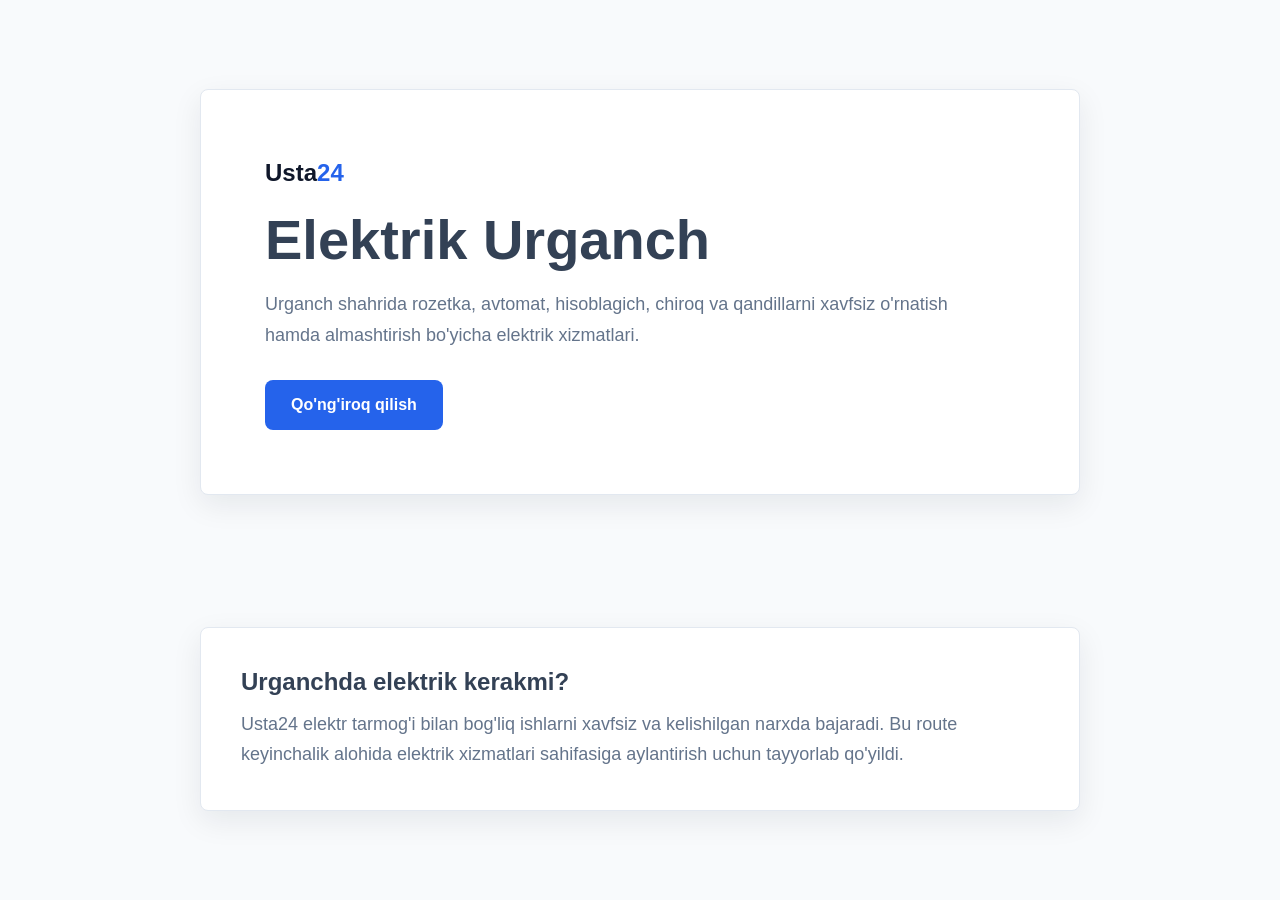
==== elektrik-urganch/index.html @ d55cb0ab "ceo" ====
<!DOCTYPE html>
<html lang="uz">

<head>
    <meta charset="UTF-8">
    <meta name="viewport" content="width=device-width, initial-scale=1.0">
    <title>Elektrik Urganch - Usta24 | 24/7 tezkor chaqiruv</title>
    <meta name="description"
        content="Elektrik Urganch xizmati: rozetka, avtomat, hisoblagich, chiroq va qandil o'rnatish. Usta24 24/7 tezkor chaqiruv bilan xizmat ko'rsatadi.">
    <link rel="canonical" href="https://usta24uz.netlify.app/elektrik-urganch/">
    <link rel="icon" type="image/svg+xml" href="../images/favicon.svg">
    <link rel="stylesheet" href="../style.css">
</head>

<body class="route-page">
    <main class="route-main">
        <section class="route-hero">
            <a href="../" class="logo">Usta<span>24</span></a>
            <h1>Elektrik Urganch</h1>
            <p>Urganch shahrida rozetka, avtomat, hisoblagich, chiroq va qandillarni xavfsiz o'rnatish hamda
                almashtirish bo'yicha elektrik xizmatlari.</p>
            <div class="route-actions">
                <a href="tel:+998917254111" class="btn btn-primary">Qo'ng'iroq qilish</a>
                <a href="../#services" class="btn btn-outline">Xizmatlarni ko'rish</a>
            </div>
        </section>
        <section class="route-content">
            <h2>Urganchda elektrik kerakmi?</h2>
            <p>Usta24 elektr tarmog'i bilan bog'liq ishlarni xavfsiz va kelishilgan narxda bajaradi. Bu route keyinchalik
                alohida elektrik xizmatlari sahifasiga aylantirish uchun tayyorlab qo'yildi.</p>
        </section>
    </main>
</body>

</html>
---- style.css ----
:root {
    --white: #ffffff;
    --accent: #f59e0b;
    --primary: #2563eb;
    --bg-main: #ffffff;
    --bg-light: #f8fafc;
    --secondary: #0f172a;
    --text-main: #334155;
    --text-light: #64748b;
    --primary-dark: #1d4ed8;
    --transition: all 0.3s ease;
    --glass-bg: rgba(255, 255, 255, 0.9);
}

* {
    margin: 0;
    padding: 0;
    box-sizing: border-box;
}

body {
    line-height: 1.6;
    overflow-x: hidden;
    color: var(--text-main);
    font-family: 'Inter', sans-serif;
    background-color: var(--bg-main);
}

html {
    scroll-behavior: smooth;
}

img {
    max-width: 100%;
    height: auto;
}

a:focus-visible,
button:focus-visible {
    outline: 3px solid rgba(37, 99, 235, 0.35);
    outline-offset: 4px;
}

.container {
    margin: 0 auto;
    padding: 0 20px;
    max-width: 1200px;
}

/* Typography */
h1,
h2,
h3,
h4 {
    line-height: 1.2;
    color: var(--secondary);
}

.highlight {
    color: var(--primary);
}

.section-title-uppercase {
    text-transform: uppercase;
}

/* Header & Navigation */
.header {
    top: 0;
    left: 0;
    width: 100%;
    z-index: 1000;
    position: fixed;
    background: var(--glass-bg);
    backdrop-filter: blur(10px);
    transition: var(--transition);
    box-shadow: 0 4px 6px -1px rgba(0, 0, 0, 0.05);
}

.navbar {
    height: 80px;
    display: flex;
    align-items: center;
    justify-content: space-between;
}

.logo {
    font-size: 24px;
    font-weight: 700;
    text-decoration: none;
    color: var(--secondary);
}

.logo span {
    color: var(--primary);
}

.nav-links {
    gap: 30px;
    display: flex;
    list-style: none;
}

.nav-links a {
    font-weight: 500;
    position: relative;
    text-decoration: none;
    color: var(--text-main);
    transition: var(--transition);
}

.nav-links a::after {
    content: '';
    position: absolute;
    bottom: -5px;
    left: 0;
    width: 0;
    height: 2px;
    background: var(--primary);
    transition: var(--transition);
}

.nav-links a:hover,
.nav-links a.active {
    color: var(--primary);
}

.nav-links a:hover::after,
.nav-links a.active::after {
    width: 100%;
}

.nav-cta {
    display: flex;
    align-items: center;
    gap: 20px;
}

/* Hamburger - hidden on desktop */
.hamburger {
    display: none;
    flex-direction: column;
    gap: 5px;
    cursor: pointer;
    padding: 4px;
}

.hamburger span {
    display: block;
    width: 24px;
    height: 2px;
    background: var(--secondary);
    border-radius: 4px;
    transition: var(--transition);
}

.phone-link {
    font-weight: 700;
    color: var(--secondary);
    text-decoration: none;
}


/* Buttons */
.btn {
    display: inline-block;
    padding: 10px 24px;
    border-radius: 8px;
    font-weight: 600;
    text-decoration: none;
    transition: var(--transition);
    cursor: pointer;
    border: 2px solid transparent;
}

.btn-primary {
    background: var(--primary);
    color: var(--white);
}

.btn-primary:hover {
    background: var(--primary-dark);
    transform: translateY(-2px);
    box-shadow: 0 4px 12px rgba(37, 99, 235, 0.3);
}

.btn-outline {
    background: transparent;
    color: var(--white);
    border-color: var(--white);
}

.btn-outline:hover {
    background: var(--white);
    color: var(--secondary);
}

.btn-large {
    padding: 14px 32px;
    font-size: 16px;
}

.btn-uppercase {
    text-transform: uppercase;
}

/* Hero Section */
.hero {
    padding: 180px 0 100px;
    background: url('images/cover.webp') center/cover no-repeat;
    position: relative;
    overflow: hidden;
    color: var(--white);
}

.hero::before {
    content: '';
    position: absolute;
    top: 0;
    left: 0;
    width: 100%;
    height: 100%;
    background-color: rgba(15, 23, 42, 0.4);
}

.hero-container {
    display: flex;
    align-items: center;
    justify-content: space-between;
    gap: 40px;
}

.hero-content {
    flex: 1;
    max-width: 650px;
    position: relative;
    z-index: 1;
}

.hero-image {
    flex: 1;
    display: flex;
    justify-content: center;
    position: relative;
    z-index: 1;
}

.hero-image img {
    max-width: 100%;
    height: auto;
    max-height: 550px;
    filter: drop-shadow(0 20px 30px rgba(0, 0, 0, 0.5));
}

.hero h1 {
    font-size: 54px;
    color: var(--white);
    margin-bottom: 24px;
}

.hero h1 .highlight {
    color: var(--accent);
}

.hero p {
    font-size: 20px;
    color: #cbd5e1;
    margin-bottom: 40px;
    max-width: 600px;
}

.hero-benefits {
    list-style: none;
    margin-bottom: 30px;
}

.hero-benefits li {
    font-size: 18px;
    margin-bottom: 12px;
    color: var(--white);
    display: flex;
    align-items: center;
    gap: 10px;
    font-weight: 500;
}

.hero-offer {
    font-size: 20px;
    color: var(--white);
    margin-bottom: 40px;
    line-height: 1.5;
    max-width: 600px;
}

.highlight-yellow {
    color: #fbbf24;
    font-weight: 700;
}

.hero-buttons {
    display: flex;
    gap: 20px;
    margin-bottom: 60px;
}

.hero-stats {
    display: flex;
    gap: 40px;
    border-top: 1px solid rgba(255, 255, 255, 0.1);
    padding-top: 40px;
}

.stat-item {
    display: flex;
    flex-direction: column;
}

.stat-number {
    font-size: 36px;
    font-weight: 700;
    color: var(--accent);
}

.stat-text {
    font-size: 14px;
    color: #cbd5e1;
    text-transform: uppercase;
    letter-spacing: 1px;
}

/* Services */
.services {
    padding: 100px 0;
    background: var(--bg-light);
}

.section-header {
    text-align: center;
    margin-bottom: 60px;
}

.section-header h2 {
    font-size: 36px;
    margin-bottom: 16px;
}

.section-header p {
    font-size: 18px;
    color: var(--text-light);
}

.services-grid {
    display: grid;
    grid-template-columns: repeat(3, 1fr);
    gap: 24px;
    align-items: stretch;
}

.service-card {
    background: var(--white);
    border-radius: 4px;
    box-shadow: 0 2px 10px rgba(0, 0, 0, 0.04);
    border: 1px solid #f1f5f9;
    overflow: hidden;
    transition: var(--transition);
    display: flex;
    flex-direction: column;
}

.service-card:hover {
    transform: translateY(-6px);
    box-shadow: 0 12px 30px rgba(0, 0, 0, 0.12);
}

.service-card-body {
    padding: 24px 20px;
    display: flex;
    flex-direction: column;
    align-items: center;
    text-align: center;
    flex: 1;
}

.service-card-body h3 {
    font-size: 17px;
    font-weight: 700;
    color: #0f172a;
    margin-bottom: 12px;
    line-height: 1.4;
    text-transform: uppercase;
}

.service-desc {
    color: var(--text-light);
    font-size: 14px;
    line-height: 1.55;
    margin-bottom: 18px;
    min-height: 44px;
}

.service-price {
    font-size: 16px;
    color: #2563eb;
    /* Blue text */
    margin-bottom: 24px;
}

.service-price span {
    color: var(--primary);
    font-weight: 700;
    font-size: 18px;
}

.service-btn {
    margin-top: auto;
    display: inline-block;
    background-color: #1d4ed8;
    color: #fff;
    text-align: center;
    padding: 10px 24px;
    border-radius: 4px;
    font-size: 14px;
    font-weight: 600;
    text-decoration: none;
    transition: background-color 0.3s;
}

.service-btn:hover {
    background-color: #1e40af;
}

/* Tabs */
.services-tabs {
    display: flex;
    gap: 12px;
    justify-content: center;
    margin-bottom: 40px;
}

.tab-btn {
    padding: 12px 32px;
    border: 2px solid var(--primary);
    border-radius: 50px;
    background: transparent;
    color: var(--primary);
    font-size: 16px;
    font-weight: 600;
    cursor: pointer;
    transition: var(--transition);
    font-family: 'Inter', sans-serif;
}

.tab-btn.active,
.tab-btn:hover {
    background: var(--primary);
    color: var(--white);
}

.tab-content {
    display: none;
}

.tab-content.active {
    display: block;
}

/* Service Badge */
.service-badge {
    display: inline-block;
    padding: 4px 14px;
    background: rgba(37, 99, 235, 0.1);
    color: var(--primary);
    border-radius: 50px;
    font-size: 13px;
    font-weight: 600;
    margin-bottom: 12px;
}

.badge-electric {
    background: rgba(245, 158, 11, 0.12);
    color: #b45309;
}

.service-img {
    width: 100%;
    height: 220px;
    object-fit: cover;
    border-radius: 0;
    display: block;
}

.tg-link {
    color: var(--primary);
    font-weight: 600;
    text-decoration: none;
    margin-right: 15px;
}

.tg-link:hover {
    text-decoration: underline;
}

.service-card h3 {
    font-size: 24px;
    margin-bottom: 16px;
}

.service-card p {
    color: var(--text-light);
    margin-bottom: 24px;
}

.service-list {
    list-style: none;
}

.service-list li {
    position: relative;
    padding-left: 24px;
    margin-bottom: 12px;
    color: var(--text-main);
    font-weight: 500;
}

.service-list li::before {
    content: '✓';
    position: absolute;
    left: 0;
    color: var(--primary);
    font-weight: bold;
}

/* About Company */
.about-company {
    padding: 100px 0;
    background: linear-gradient(135deg, #f1f5f9, #cbd5e1);
}

.about-company .section-header h2 {
    color: #0f172a;
    font-size: 32px;
    font-weight: 800;
}

.about-grid {
    display: grid;
    grid-template-columns: repeat(3, 1fr);
    gap: 24px;
    margin-top: 60px;
}

.about-card {
    background: var(--white);
    border-radius: 16px;
    padding: 24px;
    box-shadow: 0 10px 30px rgba(0, 0, 0, 0.08);
    display: flex;
    align-items: center;
    justify-content: space-between;
    transition: var(--transition);
}

.about-card:hover {
    transform: translateY(-5px);
    box-shadow: 0 15px 35px rgba(0, 0, 0, 0.12);
}

.about-card-left {
    display: flex;
    align-items: center;
    gap: 20px;
    flex: 1;
}

.about-number {
    width: 55px;
    height: 55px;
    min-width: 55px;
    border-radius: 50%;
    background-color: #3b82f6;
    /* Lighter blue as in screenshot */
    color: white;
    display: flex;
    align-items: center;
    justify-content: center;
    font-size: 22px;
    font-weight: 700;
    box-shadow: 0 8px 20px rgba(59, 130, 246, 0.5);
    /* Blue glow */
}

.about-text h3 {
    font-size: 22px;
    font-weight: 800;
    color: #0f172a;
    margin-bottom: 4px;
}

.about-text p {
    font-size: 14px;
    color: #475569;
    line-height: 1.5;
    margin: 0;
}

.about-card-right i {
    font-size: 50px;
    color: #1e293b;
    opacity: 0.85;
    margin-left: 15px;
}

/* Features */
.features {
    padding: 100px 0;
}

.features-wrapper {
    display: flex;
    align-items: center;
    gap: 60px;
}

.features-content {
    flex: 1;
}

.features-content h2 {
    font-size: 36px;
    margin-bottom: 16px;
}

.features-content>p {
    font-size: 18px;
    color: var(--text-light);
    margin-bottom: 40px;
}

.features-list {
    list-style: none;
}

.features-list li {
    display: flex;
    gap: 20px;
    margin-bottom: 20px;
    background: var(--white);
    padding: 24px;
    border-radius: 12px;
    box-shadow: 0 4px 10px rgba(0, 0, 0, 0.03);
    align-items: center;
    border: 1px solid rgba(0, 0, 0, 0.05);
}

.feature-icon {
    font-size: 28px;
    min-width: 60px;
    height: 60px;
    display: flex;
    align-items: center;
    justify-content: center;
    border-radius: 12px;
}

.feature-icon.icon-blue {
    background: #e2e8f0;
    color: #1e293b;
}

.feature-icon.icon-cyan {
    background: #dbeafe;
    color: #1e40af;
}

.feature-icon.icon-orange {
    background: #fef3c7;
    color: #92400e;
}

.features-list h4 {
    font-size: 20px;
    margin-bottom: 8px;
}

.features-list p {
    color: var(--text-light);
}

.features-image {
    flex: 1;
}

.features-photo {
    width: 100%;
    height: 500px;
    object-fit: cover;
    border-radius: 20px;
    box-shadow: 0 20px 40px rgba(0, 0, 0, 0.1);
}

.image-placeholder {
    width: 100%;
    height: 500px;
    background: linear-gradient(135deg, #e2e8f0 0%, #cbd5e1 100%);
    border-radius: 20px;
    position: relative;
    overflow: hidden;
}

.image-placeholder::after {
    content: 'Plumber/Electrician Image';
    position: absolute;
    top: 50%;
    left: 50%;
    transform: translate(-50%, -50%);
    color: #94a3b8;
    font-weight: 600;
}

/* CTA Section */
.cta-section {
    padding: 80px 0;
    background: var(--primary);
    color: var(--white);
    text-align: center;
}

.cta-container {
    display: flex;
    flex-direction: column;
    align-items: center;
}

.cta-text h2 {
    color: var(--white);
    font-size: 40px;
    margin-bottom: 16px;
}

.cta-text p {
    font-size: 20px;
    opacity: 0.9;
    margin-bottom: 40px;
}

.btn-glow {
    background: var(--accent);
    color: var(--secondary);
    box-shadow: 0 0 20px rgba(245, 158, 11, 0.4);
    animation: pulse 2s infinite;
}

.btn-glow:hover {
    background: #d97706;
    color: var(--white);
    transform: scale(1.05);
}

.cta-telegram-link {
    display: inline-block;
    margin-top: 15px;
}

@keyframes pulse {
    0% {
        box-shadow: 0 0 0 0 rgba(245, 158, 11, 0.7);
    }

    70% {
        box-shadow: 0 0 0 15px rgba(245, 158, 11, 0);
    }

    100% {
        box-shadow: 0 0 0 0 rgba(245, 158, 11, 0);
    }
}

.cta-subtext {
    margin-top: 16px;
    opacity: 0.8;
}

/* Footer */
.footer {
    background: var(--secondary);
    color: #94a3b8;
    padding: 80px 0 24px;
}

.footer-container {
    display: grid;
    grid-template-columns: 2fr 1fr 1fr;
    gap: 40px;
    margin-bottom: 60px;
}

.footer-col .logo {
    color: var(--white);
    margin-bottom: 20px;
    display: inline-block;
}

.footer-col h3 {
    color: var(--white);
    font-size: 18px;
    margin-bottom: 24px;
}

.footer-col ul {
    list-style: none;
}

.footer-col ul li {
    margin-bottom: 12px;
}

.footer-col a {
    color: #94a3b8;
    text-decoration: none;
    transition: var(--transition);
}

.footer-col a:hover {
    color: var(--white);
    padding-left: 5px;
}

.footer-bottom {
    border-top: 1px solid rgba(255, 255, 255, 0.1);
    padding-top: 24px;
    text-align: center;
    font-size: 14px;
}

/* Responsive Design */
@media (max-width: 1024px) {
    .hero-container {
        flex-direction: column;
        text-align: center;
    }

    .hero-content {
        max-width: 100%;
    }

    .hero-image img {
        max-height: 420px;
        margin-top: 40px;
    }

    .features-wrapper {
        flex-direction: column;
    }

    .hero h1 {
        font-size: 42px;
    }
}




@media (max-width: 768px) {
    .hamburger {
        display: flex;
    }

    .header {
        padding: 0 10px;
    }

    .navbar {
        height: 70px;
    }

    .hero {
        padding: 120px 0 60px;
    }

    .hero h1 {
        font-size: 32px;
    }

    .hero p {
        font-size: 16px;
        margin-bottom: 30px;
    }

    .hero-buttons {
        flex-direction: column;
        gap: 15px;
    }

    .btn-large {
        width: 100%;
        text-align: center;
        padding: 12px 20px;
    }

    .hero-stats {
        flex-direction: column;
        gap: 20px;
        align-items: center;
        text-align: center;
    }

    .services-grid,
    .about-grid {
        grid-template-columns: 1fr;
    }

    .features-photo {
        height: 300px;
    }

    .cta-text h2 {
        font-size: 28px;
    }

    .cta-text p {
        font-size: 16px;
    }

    .footer-container {
        grid-template-columns: 1fr;
        gap: 30px;
        text-align: center;
    }

    .cta-action .btn {
        width: 100%;
        max-width: 300px;
        display: block;
        margin: 10px auto;
    }
}

@media (max-width: 480px) {
    .logo {
        font-size: 20px;
    }

    .btn {
        padding: 8px 16px;
    }

    .section-header h2 {
        font-size: 28px;
    }

    .features-content h2 {
        font-size: 28px;
    }
}

/* Language Switcher */
.lang-switcher {
    display: flex;
    gap: 8px;
    background: rgba(0, 0, 0, 0.05);
    padding: 4px;
    border-radius: 20px;
    border: 1px solid rgba(0, 0, 0, 0.1);
}

.lang-btn {
    background: transparent;
    border: none;
    padding: 6px 16px;
    border-radius: 16px;
    font-size: 14px;
    font-weight: 600;
    cursor: pointer;
    color: var(--text-main);
    transition: var(--transition);
}

.lang-btn.active {
    background: var(--primary);
    color: var(--white);
}

/* Testimonials */
.testimonials {
    padding: 100px 0;
    background: var(--bg-light);
}

.testimonials-swiper {
    padding-bottom: 50px !important;
}

.swiper-slide {
    height: auto;
}

.testimonial-card {
    background: var(--white);
    border-radius: 12px;
    padding: 32px;
    box-shadow: 0 4px 15px rgba(0, 0, 0, 0.05);
    border: 1px solid #e2e8f0;
    position: relative;
    display: flex;
    flex-direction: column;
    transition: var(--transition);
    height: 100%;
}

.testimonial-card:hover {
    transform: translateY(-5px);
    box-shadow: 0 10px 30px rgba(0, 0, 0, 0.1);
}

.testimonial-header {
    display: flex;
    align-items: center;
    gap: 16px;
    margin-bottom: 24px;
}

.testimonial-avatar {
    width: 70px;
    height: 70px;
    border-radius: 50%;
    object-fit: cover;
}

.local-seo {
    padding: 96px 0;
    background: var(--white);
}

.local-seo .section-header {
    margin-bottom: 32px;
}

.local-seo-content {
    max-width: 880px;
    margin: 0 auto;
    display: grid;
    gap: 18px;
    color: var(--text-main);
    font-size: 17px;
    line-height: 1.75;
}

.route-page {
    background: var(--bg-light);
}

.route-main {
    min-height: 100vh;
    display: grid;
    place-items: center;
    padding: 32px 16px;
}

.route-hero,
.route-content {
    width: min(100%, 880px);
    background: var(--white);
    border: 1px solid #e2e8f0;
    border-radius: 8px;
    box-shadow: 0 10px 30px rgba(15, 23, 42, 0.08);
}

.route-hero {
    padding: clamp(32px, 6vw, 64px);
    display: grid;
    gap: 18px;
}

.route-hero h1 {
    font-size: clamp(34px, 6vw, 56px);
    line-height: 1.08;
    color: var(--text-main);
}

.route-hero p,
.route-content p {
    max-width: 720px;
    color: var(--text-light);
    font-size: 18px;
    line-height: 1.7;
}

.route-actions {
    display: flex;
    flex-wrap: wrap;
    gap: 12px;
    margin-top: 12px;
}

.route-content {
    padding: clamp(24px, 4vw, 40px);
    margin-top: 18px;
}

.route-content h2 {
    margin-bottom: 12px;
    color: var(--text-main);
}

.testimonial-info {
    display: flex;
    flex-direction: column;
    align-items: flex-start;
}

.testimonial-badge {
    display: inline-block;
    background: #e0f2fe;
    color: #0369a1;
    font-size: 10px;
    font-weight: 700;
    padding: 4px 8px;
    border-radius: 4px;
    margin-bottom: 6px;
    text-transform: uppercase;
}

.testimonial-name {
    font-size: 18px;
    font-weight: 700;
    color: #0f172a;
    margin-bottom: 2px;
}

.testimonial-location {
    font-size: 13px;
    color: #64748b;
    margin-bottom: 4px;
    line-height: 1.2;
}

.testimonial-stars {
    color: #f59e0b;
    font-size: 12px;
    display: flex;
    gap: 2px;
}

.testimonial-quote-icon {
    position: absolute;
    right: 24px;
    top: 50px;
    font-size: 60px;
    color: #bae6fd;
    opacity: 0.6;
    line-height: 1;
}

.testimonial-title {
    font-size: 18px;
    font-weight: 700;
    color: #0f172a;
    margin-bottom: 12px;
    line-height: 1.4;
    position: relative;
    z-index: 2;
}

.testimonial-text {
    font-size: 15px;
    color: #475569;
    line-height: 1.6;
    position: relative;
    z-index: 2;
}

.swiper-pagination-bullet {
    width: 10px;
    height: 10px;
    background-color: #cbd5e1;
    opacity: 1;
}

.swiper-pagination-bullet-active {
    background-color: var(--primary);
    width: 24px;
    border-radius: 5px;
}


.mobile-menu-panel {
    display: contents;
}

.nav-link-icon {
    display: none;
}

.hamburger,
.mobile-close {
    border: 0;
    background: transparent;
    font-family: inherit;
}

.hamburger:focus-visible,
.mobile-close:focus-visible,
.nav-links a:focus-visible,
.mobile-contact-link:focus-visible {
    outline: 3px solid rgba(37, 99, 235, 0.35);
    outline-offset: 4px;
}

@media (prefers-reduced-motion: reduce) {
    *,
    *::before,
    *::after {
        scroll-behavior: auto !important;
        transition-duration: 0.01ms !important;
        animation-duration: 0.01ms !important;
        animation-iteration-count: 1 !important;
    }
}


.mobile-only {
    display: none;
}

@media (max-width: 1100px) {

    /* Hide desktop elements */
    .desktop-only {
        display: none !important;
    }

    /* Show mobile-only elements */
    .mobile-only {
        display: flex !important;
    }

    /* Show hamburger */
    .hamburger {
        display: flex;
    }

    .nav-links-container {
        display: none;
        position: fixed;
        top: 0;
        left: 0;
        width: 100vw;
        height: 100dvh;
        background: #ffffff;
        padding: 0;
        z-index: 9999;
        overflow-y: auto;
    }

    .nav-links-container.open {
        display: flex;
        align-items: stretch;
        justify-content: center;
    }

    .mobile-menu-panel {
        width: 100%;
        min-height: 100dvh;
        display: flex;
        flex-direction: column;
        background: #ffffff;
        padding: clamp(22px, 4vw, 44px);
        overflow-y: auto;
    }

    .mobile-menu-header {
        display: flex;
        justify-content: space-between;
        align-items: center;
        width: min(100%, 640px);
        margin-left: auto;
        margin-right: auto;
        margin-bottom: 22px;
    }

    .mobile-menu-header .logo {
        font-size: 30px;
        line-height: 1;
        letter-spacing: 0;
    }

    .mobile-close {
        width: 40px;
        height: 40px;
        display: inline-flex;
        align-items: center;
        justify-content: center;
        border-radius: 12px;
        font-size: 27px;
        line-height: 1;
        color: #0f172a;
        cursor: pointer;
        transition: var(--transition);
    }

    .mobile-close:hover {
        background: #f1f5f9;
        color: var(--primary);
    }

    .nav-links {
        display: flex;
        flex-direction: column;
        gap: 0;
        list-style: none;
        flex: 0 0 auto;
        position: static;
        top: auto;
        left: auto;
        right: auto;
        transform: none;
        opacity: 1;
        pointer-events: auto;
        width: min(100%, 640px);
        padding: 0;
        margin-left: auto;
        margin-right: auto;
        background: transparent;
        box-shadow: none;
        text-align: left;
    }

    .nav-links li {
        width: 100%;
        margin: 0;
        border-bottom: 1px solid #e5e7eb;
    }

    .nav-links li a {
        min-height: 58px;
        display: flex;
        align-items: center;
        gap: 16px;
        padding: 12px 16px;
        border-radius: 16px;
        font-size: 18px;
        font-weight: 650;
        line-height: 1.2;
        color: #0f172a;
        text-decoration: none;
        transition: var(--transition);
    }

    .nav-links li a::after {
        display: none;
    }

    .nav-links li:first-child {
        margin-bottom: 6px;
    }

    .nav-links li a.active {
        background: #f0f5ff;
        color: var(--primary);
    }

    .nav-links li a:hover,
    .nav-links li a:focus-visible {
        background: #f8fbff;
        color: var(--primary);
    }

    .nav-link-icon {
        width: 28px;
        display: inline-flex;
        justify-content: center;
        flex: 0 0 28px;
        font-size: 21px;
        color: currentColor;
    }

    .mobile-menu-footer {
        display: flex !important;
        flex-direction: column;
        width: min(100%, 640px);
        padding-top: 14px;
        margin-top: 12px;
        margin-left: auto;
        margin-right: auto;
        gap: 0;
        border-top: 1px solid #e5e7eb;
    }

    .mobile-contact-link {
        min-height: 66px;
        display: flex;
        align-items: center;
        gap: 14px;
        padding: 12px 16px;
        color: #0f172a;
        text-decoration: none;
        border-bottom: 1px solid #e5e7eb;
        transition: var(--transition);
    }

    .mobile-contact-link:hover {
        color: var(--primary);
        background: #f8fbff;
        border-radius: 14px;
    }

    .mobile-contact-link:last-child {
        border-bottom: 0;
    }

    .mobile-contact-icon {
        width: 46px;
        height: 46px;
        display: inline-flex;
        align-items: center;
        justify-content: center;
        flex: 0 0 46px;
        border-radius: 14px;
        background: #f0f5ff;
        color: var(--primary);
        font-size: 22px;
        box-shadow: inset 0 0 18px rgba(37, 99, 235, 0.06);
    }

    .mobile-contact-copy {
        display: flex;
        flex-direction: column;
        gap: 3px;
        min-width: 0;
    }

    .mobile-contact-copy strong {
        font-size: 18px;
        font-weight: 750;
        line-height: 1.2;
        color: inherit;
    }

    .mobile-contact-copy small {
        font-size: 14px;
        color: #64748b;
        line-height: 1.1;
    }

    .telegram-icon {
        color: #229ed9;
    }

    .instagram-icon {
        color: #e1306c;
    }

    .hamburger {
        width: 44px;
        height: 44px;
        align-items: center;
        justify-content: center;
        padding: 0;
        border-radius: 12px;
    }

    .hamburger:hover {
        background: #eef2ff;
    }

    .hamburger span {
        width: 24px;
        height: 2px;
        background: var(--secondary);
        border-radius: 999px;
    }

    .hamburger[aria-expanded="true"] span:nth-child(1) {
        transform: rotate(45deg) translate(5px, 5px);
    }

    .hamburger[aria-expanded="true"] span:nth-child(2) {
        opacity: 0;
    }

    .hamburger[aria-expanded="true"] span:nth-child(3) {
        transform: rotate(-45deg) translate(5px, -5px);
    }
}

@media (min-width: 769px) and (max-width: 1100px) {
    .header {
        padding: 0 12px;
    }

    .navbar {
        height: 72px;
    }

    .logo {
        font-size: 25px;
    }

    .nav-cta {
        gap: 14px;
    }

    .mobile-menu-panel {
        width: 100%;
        margin: 0;
    }

    .mobile-menu-header .logo {
        font-size: 30px;
    }
}

@media (min-width: 700px) and (max-width: 1100px) and (max-height: 560px) {
    .mobile-menu-panel {
        display: grid;
        grid-template-columns: minmax(0, 1fr) minmax(260px, 0.75fr);
        grid-template-rows: auto 1fr;
        align-content: start;
        column-gap: 28px;
        padding: 34px clamp(48px, 9vw, 96px);
    }

    .mobile-menu-header {
        grid-column: 1 / -1;
        width: 100%;
        margin-bottom: 24px;
    }

    .nav-links {
        grid-column: 1;
        width: 100%;
        margin: 0;
        align-self: start;
    }

    .mobile-menu-footer {
        grid-column: 2;
        width: 100%;
        margin: 0;
        padding-top: 0;
        border-top: 0;
        align-self: start;
    }

    .nav-links li a {
        min-height: 52px;
        font-size: 17px;
    }

    .mobile-contact-link {
        min-height: 58px;
        padding: 10px 14px;
    }

    .mobile-contact-copy strong {
        font-size: 16px;
    }

    .mobile-contact-copy small {
        font-size: 13px;
    }
}

@media (max-width: 480px) {
    .mobile-menu-panel {
        border-radius: 20px;
        padding: 20px 18px 16px;
    }

    .mobile-menu-header .logo {
        font-size: 28px;
    }

    .nav-links li a {
        min-height: 54px;
        gap: 14px;
        padding: 11px 14px;
        font-size: 17px;
        border-radius: 14px;
    }

    .nav-link-icon {
        width: 26px;
        flex-basis: 26px;
        font-size: 20px;
    }

    .mobile-contact-link {
        min-height: 62px;
        gap: 12px;
        padding: 11px 14px;
    }

    .mobile-contact-icon {
        width: 42px;
        height: 42px;
        flex-basis: 42px;
        font-size: 20px;
    }

    .mobile-contact-copy strong {
        font-size: 17px;
    }

    .mobile-contact-copy small {
        font-size: 13px;
    }
}
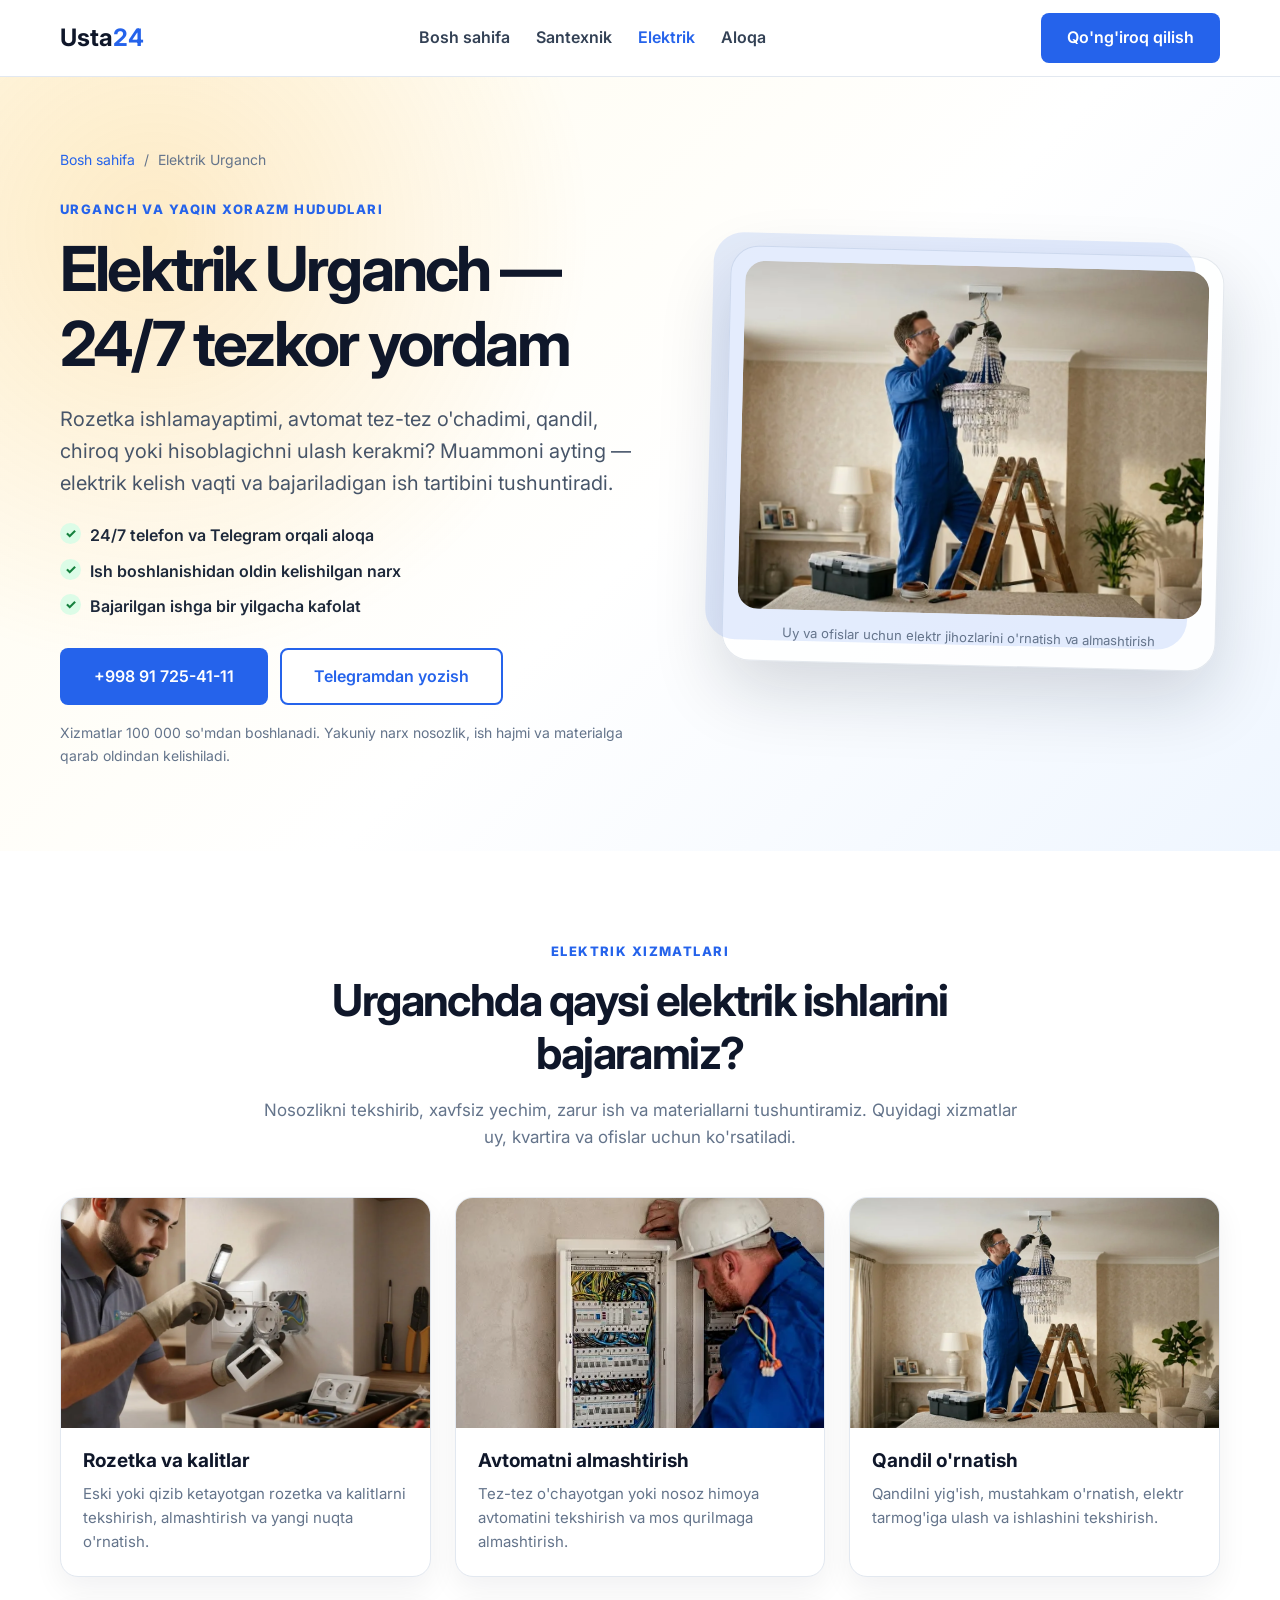
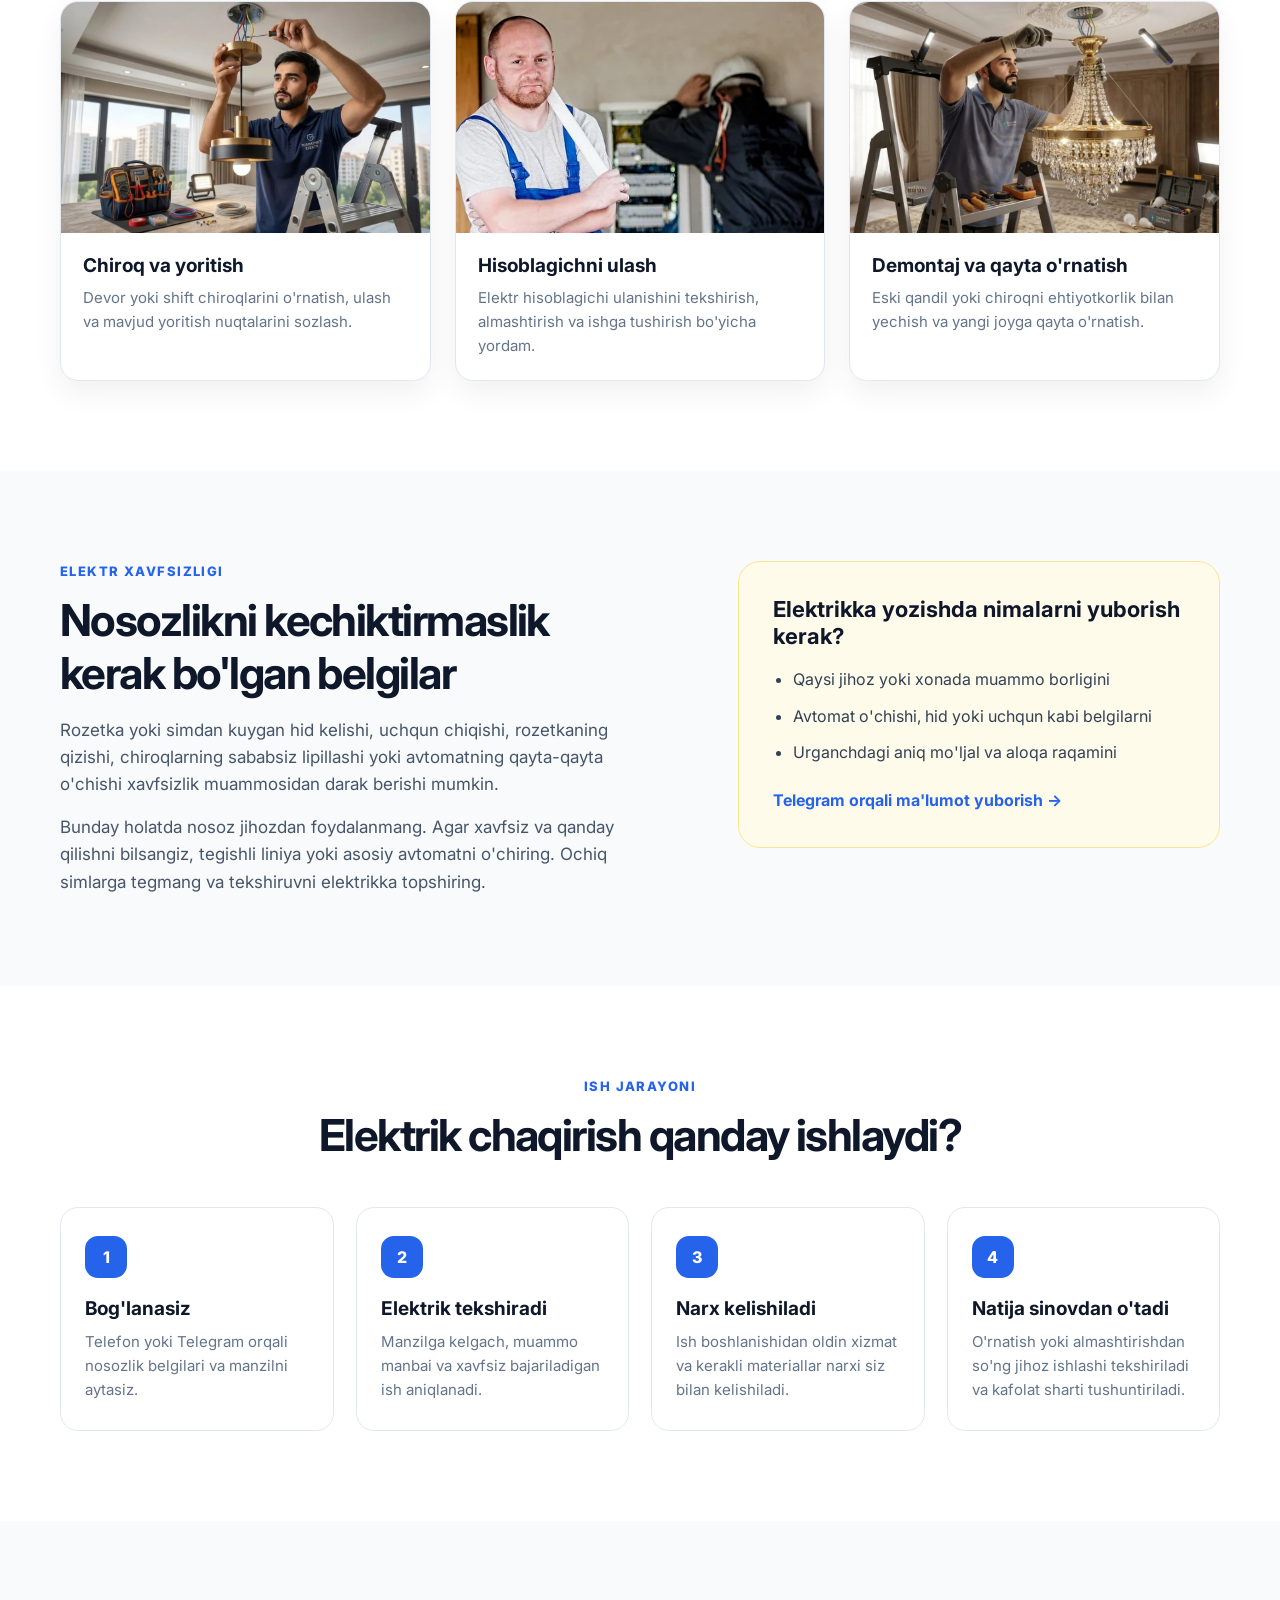
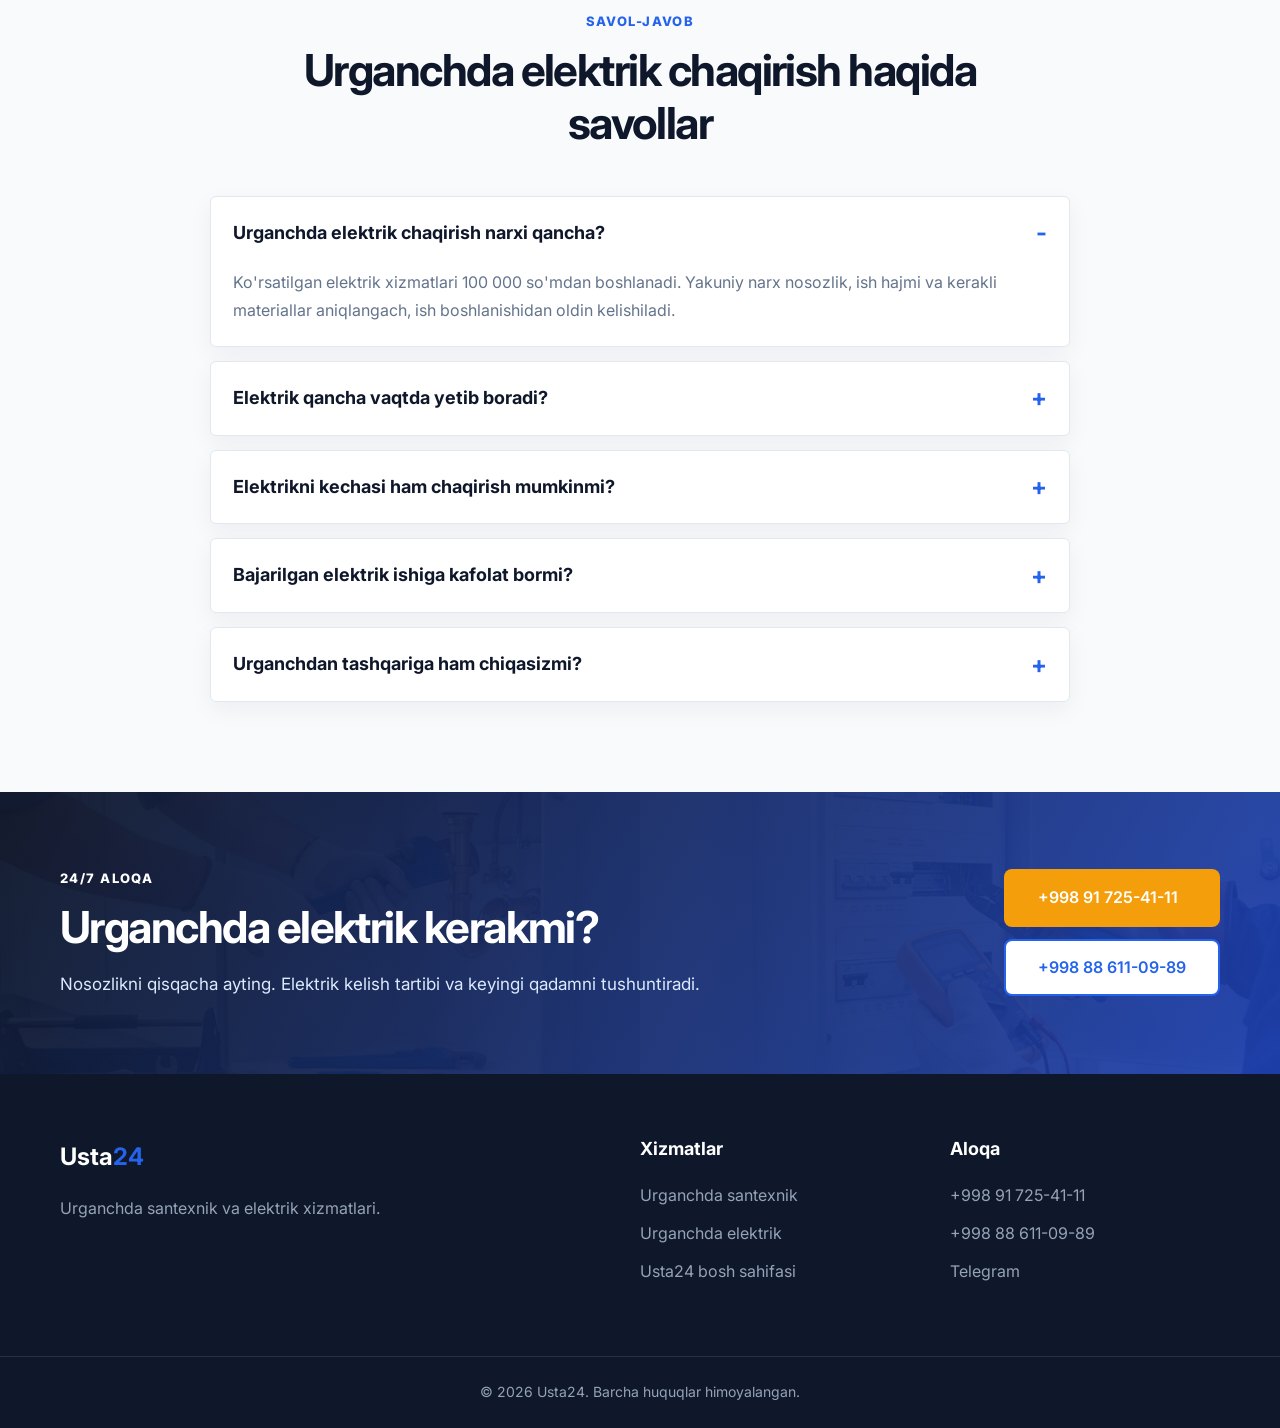
==== commit 3e4f2206: "feat: improve local SEO landing pages" ====
--- a/elektrik-urganch/index.html
+++ b/elektrik-urganch/index.html
@@ -4,32 +4,325 @@
 <head>
     <meta charset="UTF-8">
     <meta name="viewport" content="width=device-width, initial-scale=1.0">
-    <title>Elektrik Urganch - Usta24 | 24/7 tezkor chaqiruv</title>
-    <meta name="description"
-        content="Elektrik Urganch xizmati: rozetka, avtomat, hisoblagich, chiroq va qandil o'rnatish. Usta24 24/7 tezkor chaqiruv bilan xizmat ko'rsatadi.">
+    <title>Elektrik Urganch — 24/7 Usta Chaqirish | Usta24</title>
+    <meta name="description" content="Urganchda elektrik chaqiring: rozetka, avtomat, hisoblagich, qandil va yoritish tizimini o'rnatish yoki almashtirish. 24/7 aloqa, kelishilgan narx va kafolat.">
+    <meta name="robots" content="index, follow, max-image-preview:large">
+    <meta name="format-detection" content="telephone=yes">
+    <meta name="theme-color" content="#2563eb">
+
     <link rel="canonical" href="https://usta24uz.netlify.app/elektrik-urganch/">
-    <link rel="icon" type="image/svg+xml" href="../images/favicon.svg">
-    <link rel="stylesheet" href="../style.css">
+    <link rel="alternate" hreflang="uz" href="https://usta24uz.netlify.app/elektrik-urganch/">
+    <link rel="alternate" hreflang="x-default" href="https://usta24uz.netlify.app/elektrik-urganch/">
+    <link rel="icon" type="image/svg+xml" href="/images/favicon.svg">
+    <link rel="preconnect" href="https://fonts.googleapis.com">
+    <link rel="preconnect" href="https://fonts.gstatic.com" crossorigin>
+    <link href="https://fonts.googleapis.com/css2?family=Inter:wght@400;500;600;700&display=swap" rel="stylesheet">
+    <link rel="preload" as="image" href="/images/elector_2.webp" fetchpriority="high">
+    <link rel="stylesheet" href="/style.css">
+
+    <meta property="og:type" content="website">
+    <meta property="og:locale" content="uz_UZ">
+    <meta property="og:site_name" content="Usta24">
+    <meta property="og:title" content="Elektrik Urganch — 24/7 Usta Chaqirish | Usta24">
+    <meta property="og:description" content="Urganchda rozetka, avtomat, hisoblagich, qandil va yoritish tizimi bo'yicha 24/7 elektrik yordami.">
+    <meta property="og:url" content="https://usta24uz.netlify.app/elektrik-urganch/">
+    <meta property="og:image" content="https://usta24uz.netlify.app/images/og-cover-v2.jpg">
+    <meta property="og:image:secure_url" content="https://usta24uz.netlify.app/images/og-cover-v2.jpg">
+    <meta property="og:image:type" content="image/jpeg">
+    <meta property="og:image:width" content="1200">
+    <meta property="og:image:height" content="630">
+    <meta property="og:image:alt" content="Usta24 — Urganchda elektrik xizmati">
+    <meta name="twitter:card" content="summary_large_image">
+    <meta name="twitter:title" content="Elektrik Urganch — Usta24">
+    <meta name="twitter:description" content="Urganchda 24/7 elektrik chaqirish, oldindan kelishilgan narx va bajarilgan ishga kafolat.">
+    <meta name="twitter:image" content="https://usta24uz.netlify.app/images/og-cover-v2.jpg">
+    <meta name="twitter:image:alt" content="Usta24 — Urganchda elektrik xizmati">
+
+    <script type="application/ld+json">
+        {
+            "@context": "https://schema.org",
+            "@graph": [
+                {
+                    "@type": "WebPage",
+                    "@id": "https://usta24uz.netlify.app/elektrik-urganch/#webpage",
+                    "url": "https://usta24uz.netlify.app/elektrik-urganch/",
+                    "name": "Elektrik Urganch — 24/7 usta chaqirish",
+                    "description": "Urganchda rozetka, avtomat, hisoblagich, qandil va yoritish tizimi bo'yicha elektrik xizmatlari.",
+                    "isPartOf": {"@id": "https://usta24uz.netlify.app/#website"},
+                    "about": {"@id": "https://usta24uz.netlify.app/elektrik-urganch/#service"},
+                    "inLanguage": "uz"
+                },
+                {
+                    "@type": "BreadcrumbList",
+                    "@id": "https://usta24uz.netlify.app/elektrik-urganch/#breadcrumb",
+                    "itemListElement": [
+                        {
+                            "@type": "ListItem",
+                            "position": 1,
+                            "name": "Bosh sahifa",
+                            "item": "https://usta24uz.netlify.app/"
+                        },
+                        {
+                            "@type": "ListItem",
+                            "position": 2,
+                            "name": "Elektrik Urganch",
+                            "item": "https://usta24uz.netlify.app/elektrik-urganch/"
+                        }
+                    ]
+                },
+                {
+                    "@type": "Service",
+                    "@id": "https://usta24uz.netlify.app/elektrik-urganch/#service",
+                    "name": "Urganchda elektrik xizmati",
+                    "serviceType": "Elektr jihozlarini o'rnatish va almashtirish",
+                    "url": "https://usta24uz.netlify.app/elektrik-urganch/",
+                    "provider": {"@id": "https://usta24uz.netlify.app/#business"},
+                    "areaServed": [
+                        {"@type": "City", "name": "Urganch"},
+                        {"@type": "AdministrativeArea", "name": "Xorazm viloyati"}
+                    ],
+                    "hasOfferCatalog": {
+                        "@type": "OfferCatalog",
+                        "name": "Elektrik xizmatlari",
+                        "itemListElement": [
+                            {"@type": "Offer", "itemOffered": {"@type": "Service", "name": "Rozetka o'rnatish va almashtirish"}},
+                            {"@type": "Offer", "itemOffered": {"@type": "Service", "name": "Avtomat almashtirish"}},
+                            {"@type": "Offer", "itemOffered": {"@type": "Service", "name": "Qandil va chiroq o'rnatish"}},
+                            {"@type": "Offer", "itemOffered": {"@type": "Service", "name": "Elektr hisoblagichini ulash va almashtirish"}}
+                        ]
+                    }
+                },
+                {
+                    "@type": "Electrician",
+                    "@id": "https://usta24uz.netlify.app/#business",
+                    "name": "Usta24",
+                    "url": "https://usta24uz.netlify.app/",
+                    "telephone": ["+998917254111", "+998886110989"],
+                    "image": "https://usta24uz.netlify.app/images/og-cover-v2.jpg",
+                    "priceRange": "100 000 UZS dan",
+                    "address": {
+                        "@type": "PostalAddress",
+                        "addressLocality": "Urganch",
+                        "addressRegion": "Xorazm viloyati",
+                        "addressCountry": "UZ"
+                    },
+                    "openingHours": "Mo-Su 00:00-23:59"
+                },
+                {
+                    "@type": "FAQPage",
+                    "@id": "https://usta24uz.netlify.app/elektrik-urganch/#faq-schema",
+                    "mainEntity": [
+                        {
+                            "@type": "Question",
+                            "name": "Urganchda elektrik chaqirish narxi qancha?",
+                            "acceptedAnswer": {"@type": "Answer", "text": "Ko'rsatilgan elektrik xizmatlari 100 000 so'mdan boshlanadi. Yakuniy narx nosozlik, ish hajmi va kerakli materiallar aniqlangach, ish boshlanishidan oldin kelishiladi."}
+                        },
+                        {
+                            "@type": "Question",
+                            "name": "Elektrik qancha vaqtda yetib boradi?",
+                            "acceptedAnswer": {"@type": "Answer", "text": "Usta24 90 foiz holatda Urganchdagi manzilga 30 daqiqa ichida yetib borishga harakat qiladi. Aniq vaqt usta joylashuvi va manzilga bog'liq."}
+                        },
+                        {
+                            "@type": "Question",
+                            "name": "Elektrikni kechasi ham chaqirish mumkinmi?",
+                            "acceptedAnswer": {"@type": "Answer", "text": "Ha, Usta24 bilan elektr nosozligi va o'rnatish ishlari bo'yicha 24/7 bog'lanish mumkin."}
+                        },
+                        {
+                            "@type": "Question",
+                            "name": "Bajarilgan elektrik ishiga kafolat bormi?",
+                            "acceptedAnswer": {"@type": "Answer", "text": "Ha, bajarilgan ishga bir yilgacha kafolat beriladi. Kafolat shartlari bajarilgan ish turiga qarab tushuntiriladi."}
+                        }
+                    ]
+                }
+            ]
+        }
+    </script>
 </head>
 
-<body class="route-page">
-    <main class="route-main">
-        <section class="route-hero">
-            <a href="../" class="logo">Usta<span>24</span></a>
-            <h1>Elektrik Urganch</h1>
-            <p>Urganch shahrida rozetka, avtomat, hisoblagich, chiroq va qandillarni xavfsiz o'rnatish hamda
-                almashtirish bo'yicha elektrik xizmatlari.</p>
-            <div class="route-actions">
-                <a href="tel:+998917254111" class="btn btn-primary">Qo'ng'iroq qilish</a>
-                <a href="../#services" class="btn btn-outline">Xizmatlarni ko'rish</a>
-            </div>
-        </section>
-        <section class="route-content">
-            <h2>Urganchda elektrik kerakmi?</h2>
-            <p>Usta24 elektr tarmog'i bilan bog'liq ishlarni xavfsiz va kelishilgan narxda bajaradi. Bu route keyinchalik
-                alohida elektrik xizmatlari sahifasiga aylantirish uchun tayyorlab qo'yildi.</p>
+<body class="seo-detail-page">
+    <header class="detail-header">
+        <div class="container detail-navbar">
+            <a href="/" class="logo" aria-label="Usta24 bosh sahifa">Usta<span>24</span></a>
+            <nav class="detail-nav" aria-label="Asosiy navigatsiya">
+                <a href="/">Bosh sahifa</a>
+                <a href="/santexnik-urganch/">Santexnik</a>
+                <a href="/elektrik-urganch/" aria-current="page">Elektrik</a>
+                <a href="#aloqa">Aloqa</a>
+            </nav>
+            <a href="tel:+998917254111" class="btn btn-primary detail-header-cta">Qo'ng'iroq qilish</a>
+        </div>
+    </header>
+
+    <main>
+        <section class="service-landing-hero service-landing-hero-electric">
+            <div class="container service-hero-grid">
+                <div class="service-hero-copy">
+                    <nav class="breadcrumbs" aria-label="Sahifa yo'li">
+                        <a href="/">Bosh sahifa</a><span aria-hidden="true">/</span><span>Elektrik Urganch</span>
+                    </nav>
+                    <p class="service-eyebrow">Urganch va yaqin Xorazm hududlari</p>
+                    <h1>Elektrik Urganch — 24/7 tezkor yordam</h1>
+                    <p class="service-hero-lead">Rozetka ishlamayaptimi, avtomat tez-tez o'chadimi, qandil, chiroq yoki hisoblagichni ulash kerakmi? Muammoni ayting — elektrik kelish vaqti va bajariladigan ish tartibini tushuntiradi.</p>
+                    <ul class="service-proof-list">
+                        <li>24/7 telefon va Telegram orqali aloqa</li>
+                        <li>Ish boshlanishidan oldin kelishilgan narx</li>
+                        <li>Bajarilgan ishga bir yilgacha kafolat</li>
+                    </ul>
+                    <div class="service-hero-actions">
+                        <a href="tel:+998917254111" class="btn btn-primary btn-large">+998 91 725-41-11</a>
+                        <a href="https://t.me/shoxrux_atayev" target="_blank" rel="noopener" class="btn btn-outline btn-large">Telegramdan yozish</a>
+                    </div>
+                    <p class="service-note">Xizmatlar 100 000 so'mdan boshlanadi. Yakuniy narx nosozlik, ish hajmi va materialga qarab oldindan kelishiladi.</p>
+                </div>
+                <figure class="service-hero-visual">
+                    <img src="/images/elector_2.webp" width="1280" height="698" fetchpriority="high" decoding="async" alt="Urganchda qandil o'rnatayotgan elektrik">
+                    <figcaption>Uy va ofislar uchun elektr jihozlarini o'rnatish va almashtirish</figcaption>
+                </figure>
+            </div>
+        </section>
+
+        <section class="detail-section" id="xizmatlar">
+            <div class="container">
+                <div class="detail-section-heading">
+                    <p class="service-eyebrow">Elektrik xizmatlari</p>
+                    <h2>Urganchda qaysi elektrik ishlarini bajaramiz?</h2>
+                    <p>Nosozlikni tekshirib, xavfsiz yechim, zarur ish va materiallarni tushuntiramiz. Quyidagi xizmatlar uy, kvartira va ofislar uchun ko'rsatiladi.</p>
+                </div>
+                <div class="detail-service-grid">
+                    <article class="detail-service-card">
+                        <img src="/images/elector_1.webp" width="1280" height="698" loading="lazy" decoding="async" alt="Rozetka o'rnatish va almashtirish">
+                        <div><h3>Rozetka va kalitlar</h3><p>Eski yoki qizib ketayotgan rozetka va kalitlarni tekshirish, almashtirish va yangi nuqta o'rnatish.</p></div>
+                    </article>
+                    <article class="detail-service-card">
+                        <img src="/images/elector_5.webp" width="432" height="360" loading="lazy" decoding="async" alt="Elektr avtomatini almashtirish">
+                        <div><h3>Avtomatni almashtirish</h3><p>Tez-tez o'chayotgan yoki nosoz himoya avtomatini tekshirish va mos qurilmaga almashtirish.</p></div>
+                    </article>
+                    <article class="detail-service-card">
+                        <img src="/images/elector_2.webp" width="1280" height="698" loading="lazy" decoding="async" alt="Qandilni o'rnatish va ulash">
+                        <div><h3>Qandil o'rnatish</h3><p>Qandilni yig'ish, mustahkam o'rnatish, elektr tarmog'iga ulash va ishlashini tekshirish.</p></div>
+                    </article>
+                    <article class="detail-service-card">
+                        <img src="/images/elector_4.webp" width="1280" height="698" loading="lazy" decoding="async" alt="Chiroq va yoritish tizimini o'rnatish">
+                        <div><h3>Chiroq va yoritish</h3><p>Devor yoki shift chiroqlarini o'rnatish, ulash va mavjud yoritish nuqtalarini sozlash.</p></div>
+                    </article>
+                    <article class="detail-service-card">
+                        <img src="/images/elector_3.webp" width="432" height="360" loading="lazy" decoding="async" alt="Elektr hisoblagichini almashtirish">
+                        <div><h3>Hisoblagichni ulash</h3><p>Elektr hisoblagichi ulanishini tekshirish, almashtirish va ishga tushirish bo'yicha yordam.</p></div>
+                    </article>
+                    <article class="detail-service-card">
+                        <img src="/images/elector_6.webp" width="1280" height="698" loading="lazy" decoding="async" alt="Qandilni demontaj qilish">
+                        <div><h3>Demontaj va qayta o'rnatish</h3><p>Eski qandil yoki chiroqni ehtiyotkorlik bilan yechish va yangi joyga qayta o'rnatish.</p></div>
+                    </article>
+                </div>
+            </div>
+        </section>
+
+        <section class="detail-section detail-section-muted">
+            <div class="container detail-two-column">
+                <div>
+                    <p class="service-eyebrow">Elektr xavfsizligi</p>
+                    <h2>Nosozlikni kechiktirmaslik kerak bo'lgan belgilar</h2>
+                    <p>Rozetka yoki simdan kuygan hid kelishi, uchqun chiqishi, rozetkaning qizishi, chiroqlarning sababsiz lipillashi yoki avtomatning qayta-qayta o'chishi xavfsizlik muammosidan darak berishi mumkin.</p>
+                    <p>Bunday holatda nosoz jihozdan foydalanmang. Agar xavfsiz va qanday qilishni bilsangiz, tegishli liniya yoki asosiy avtomatni o'chiring. Ochiq simlarga tegmang va tekshiruvni elektrikka topshiring.</p>
+                </div>
+                <aside class="detail-callout detail-callout-electric">
+                    <h3>Elektrikka yozishda nimalarni yuborish kerak?</h3>
+                    <ul>
+                        <li>Qaysi jihoz yoki xonada muammo borligini</li>
+                        <li>Avtomat o'chishi, hid yoki uchqun kabi belgilarni</li>
+                        <li>Urganchdagi aniq mo'ljal va aloqa raqamini</li>
+                    </ul>
+                    <a href="https://t.me/shoxrux_atayev" target="_blank" rel="noopener" class="text-link">Telegram orqali ma'lumot yuborish →</a>
+                </aside>
+            </div>
+        </section>
+
+        <section class="detail-section">
+            <div class="container">
+                <div class="detail-section-heading">
+                    <p class="service-eyebrow">Ish jarayoni</p>
+                    <h2>Elektrik chaqirish qanday ishlaydi?</h2>
+                </div>
+                <ol class="process-grid">
+                    <li><span>1</span><h3>Bog'lanasiz</h3><p>Telefon yoki Telegram orqali nosozlik belgilari va manzilni aytasiz.</p></li>
+                    <li><span>2</span><h3>Elektrik tekshiradi</h3><p>Manzilga kelgach, muammo manbai va xavfsiz bajariladigan ish aniqlanadi.</p></li>
+                    <li><span>3</span><h3>Narx kelishiladi</h3><p>Ish boshlanishidan oldin xizmat va kerakli materiallar narxi siz bilan kelishiladi.</p></li>
+                    <li><span>4</span><h3>Natija sinovdan o'tadi</h3><p>O'rnatish yoki almashtirishdan so'ng jihoz ishlashi tekshiriladi va kafolat sharti tushuntiriladi.</p></li>
+                </ol>
+            </div>
+        </section>
+
+        <section class="detail-section detail-section-muted" id="faq">
+            <div class="container detail-narrow">
+                <div class="detail-section-heading">
+                    <p class="service-eyebrow">Savol-javob</p>
+                    <h2>Urganchda elektrik chaqirish haqida savollar</h2>
+                </div>
+                <div class="faq-list">
+                    <details class="faq-item" open>
+                        <summary>Urganchda elektrik chaqirish narxi qancha?</summary>
+                        <p>Ko'rsatilgan elektrik xizmatlari 100 000 so'mdan boshlanadi. Yakuniy narx nosozlik, ish hajmi va kerakli materiallar aniqlangach, ish boshlanishidan oldin kelishiladi.</p>
+                    </details>
+                    <details class="faq-item">
+                        <summary>Elektrik qancha vaqtda yetib boradi?</summary>
+                        <p>Usta24 90 foiz holatda Urganchdagi manzilga 30 daqiqa ichida yetib borishga harakat qiladi. Aniq vaqt usta joylashuvi va manzilga bog'liq.</p>
+                    </details>
+                    <details class="faq-item">
+                        <summary>Elektrikni kechasi ham chaqirish mumkinmi?</summary>
+                        <p>Ha, Usta24 bilan elektr nosozligi va o'rnatish ishlari bo'yicha 24/7 bog'lanish mumkin.</p>
+                    </details>
+                    <details class="faq-item">
+                        <summary>Bajarilgan elektrik ishiga kafolat bormi?</summary>
+                        <p>Ha, bajarilgan ishga bir yilgacha kafolat beriladi. Kafolat shartlari bajarilgan ish turiga qarab tushuntiriladi.</p>
+                    </details>
+                    <details class="faq-item">
+                        <summary>Urganchdan tashqariga ham chiqasizmi?</summary>
+                        <p>Asosiy xizmat hududi Urganch shahri. Yaqin Xorazm hududlariga chiqish imkonini telefon orqali manzilni aytib aniqlashtirish mumkin.</p>
+                    </details>
+                </div>
+            </div>
+        </section>
+
+        <section class="detail-cta detail-cta-electric" id="aloqa">
+            <div class="container detail-cta-inner">
+                <div>
+                    <p class="service-eyebrow">24/7 aloqa</p>
+                    <h2>Urganchda elektrik kerakmi?</h2>
+                    <p>Nosozlikni qisqacha ayting. Elektrik kelish tartibi va keyingi qadamni tushuntiradi.</p>
+                </div>
+                <div class="detail-cta-actions">
+                    <a href="tel:+998917254111" class="btn btn-primary btn-large">+998 91 725-41-11</a>
+                    <a href="tel:+998886110989" class="btn btn-outline btn-large">+998 88 611-09-89</a>
+                </div>
+            </div>
         </section>
     </main>
+
+    <footer class="footer detail-footer">
+        <div class="container footer-container">
+            <div class="footer-col">
+                <a href="/" class="logo">Usta<span>24</span></a>
+                <p>Urganchda santexnik va elektrik xizmatlari.</p>
+            </div>
+            <div class="footer-col">
+                <h3>Xizmatlar</h3>
+                <ul>
+                    <li><a href="/santexnik-urganch/">Urganchda santexnik</a></li>
+                    <li><a href="/elektrik-urganch/">Urganchda elektrik</a></li>
+                    <li><a href="/">Usta24 bosh sahifasi</a></li>
+                </ul>
+            </div>
+            <div class="footer-col">
+                <h3>Aloqa</h3>
+                <ul>
+                    <li><a href="tel:+998917254111">+998 91 725-41-11</a></li>
+                    <li><a href="tel:+998886110989">+998 88 611-09-89</a></li>
+                    <li><a href="https://t.me/shoxrux_atayev" target="_blank" rel="noopener">Telegram</a></li>
+                </ul>
+            </div>
+        </div>
+        <div class="footer-bottom"><p>&copy; 2026 Usta24. Barcha huquqlar himoyalangan.</p></div>
+    </footer>
 </body>
 
 </html>
--- a/style.css
+++ b/style.css
@@ -60,8 +60,20 @@
     color: var(--primary);
 }
 
-.section-title-uppercase {
-    text-transform: uppercase;
+.highlight-yellow {
+    color: #f59e0b;
+    font-weight: 700;
+}
+
+/* Counter animation */
+.counter {
+    display: inline-block;
+    color: var(--primary);
+    font-weight: 700;
+    transition: color 0.3s;
+}
+.counter--animating {
+    color: var(--primary-dark);
 }
 
 /* Header & Navigation */
@@ -207,7 +219,7 @@
 /* Hero Section */
 .hero {
     padding: 180px 0 100px;
-    background: url('images/cover.webp') center/cover no-repeat;
+    background: url('images/header_image.webp') center/cover no-repeat;
     position: relative;
     overflow: hidden;
     color: var(--white);
@@ -717,67 +729,244 @@
     font-weight: 600;
 }
 
-/* CTA Section */
+/* ===== CTA Section — Premium Redesign ===== */
 .cta-section {
-    padding: 80px 0;
-    background: var(--primary);
+    position: relative;
+    padding: 100px 0 80px;
+    background: linear-gradient(135deg, #0a0f2e 0%, #1a1f5e 40%, #0d1b4b 100%);
     color: var(--white);
     text-align: center;
+    overflow: hidden;
+}
+
+/* Decorative floating circles */
+.cta-bg-decor {
+    position: absolute;
+    inset: 0;
+    pointer-events: none;
+}
+
+.cta-circle {
+    position: absolute;
+    border-radius: 50%;
+    opacity: 0.12;
+    animation: floatCircle 6s ease-in-out infinite;
+}
+
+.cta-circle-1 {
+    width: 420px;
+    height: 420px;
+    background: radial-gradient(circle, #3b82f6, transparent);
+    top: -120px;
+    left: -100px;
+    animation-delay: 0s;
+}
+
+.cta-circle-2 {
+    width: 320px;
+    height: 320px;
+    background: radial-gradient(circle, #6366f1, transparent);
+    bottom: -80px;
+    right: -80px;
+    animation-delay: 2s;
+}
+
+.cta-circle-3 {
+    width: 200px;
+    height: 200px;
+    background: radial-gradient(circle, #22d3ee, transparent);
+    top: 40%;
+    left: 55%;
+    animation-delay: 4s;
+}
+
+@keyframes floatCircle {
+    0%, 100% { transform: translateY(0px) scale(1); }
+    50% { transform: translateY(-20px) scale(1.05); }
 }
 
 .cta-container {
+    position: relative;
+    z-index: 2;
     display: flex;
     flex-direction: column;
     align-items: center;
+    gap: 20px;
+}
+
+/* Eyebrow badge */
+.cta-eyebrow {
+    display: inline-flex;
+    align-items: center;
+    gap: 8px;
+    background: rgba(99, 102, 241, 0.25);
+    border: 1px solid rgba(99, 102, 241, 0.5);
+    color: #a5b4fc;
+    font-size: 13px;
+    font-weight: 600;
+    letter-spacing: 1px;
+    text-transform: uppercase;
+    padding: 6px 18px;
+    border-radius: 50px;
+    backdrop-filter: blur(8px);
+    margin-bottom: 8px;
 }
 
 .cta-text h2 {
     color: var(--white);
-    font-size: 40px;
-    margin-bottom: 16px;
+    font-size: 42px;
+    font-weight: 800;
+    margin-bottom: 12px;
+    line-height: 1.2;
 }
 
 .cta-text p {
-    font-size: 20px;
-    opacity: 0.9;
-    margin-bottom: 40px;
-}
-
-.btn-glow {
-    background: var(--accent);
-    color: var(--secondary);
-    box-shadow: 0 0 20px rgba(245, 158, 11, 0.4);
-    animation: pulse 2s infinite;
-}
-
-.btn-glow:hover {
-    background: #d97706;
-    color: var(--white);
-    transform: scale(1.05);
-}
-
-.cta-telegram-link {
-    display: inline-block;
-    margin-top: 15px;
-}
-
-@keyframes pulse {
-    0% {
-        box-shadow: 0 0 0 0 rgba(245, 158, 11, 0.7);
-    }
-
-    70% {
-        box-shadow: 0 0 0 15px rgba(245, 158, 11, 0);
-    }
-
-    100% {
-        box-shadow: 0 0 0 0 rgba(245, 158, 11, 0);
-    }
-}
-
+    font-size: 18px;
+    opacity: 0.75;
+    margin: 0;
+    max-width: 520px;
+    line-height: 1.6;
+}
+
+/* Cards grid */
+.cta-cards-grid {
+    display: flex;
+    gap: 24px;
+    justify-content: center;
+    flex-wrap: wrap;
+    margin-top: 20px;
+}
+
+/* Individual contact card */
+.cta-card {
+    background: rgba(255, 255, 255, 0.06);
+    border: 1px solid rgba(255, 255, 255, 0.12);
+    backdrop-filter: blur(20px);
+    border-radius: 24px;
+    padding: 32px 28px;
+    display: flex;
+    flex-direction: column;
+    align-items: center;
+    gap: 16px;
+    min-width: 260px;
+    max-width: 300px;
+    flex: 1;
+    transition: transform 0.35s ease, box-shadow 0.35s ease, border-color 0.35s ease;
+    box-shadow: 0 8px 40px rgba(0, 0, 0, 0.3);
+}
+
+.cta-card:hover {
+    transform: translateY(-6px);
+    border-color: rgba(99, 102, 241, 0.45);
+    box-shadow: 0 20px 60px rgba(0, 0, 0, 0.4), 0 0 40px rgba(99, 102, 241, 0.12);
+}
+
+/* Avatar icon circle */
+.cta-card-avatar {
+    width: 72px;
+    height: 72px;
+    border-radius: 50%;
+    background: linear-gradient(135deg, #3b82f6, #6366f1);
+    display: flex;
+    align-items: center;
+    justify-content: center;
+    font-size: 28px;
+    color: white;
+    box-shadow: 0 8px 24px rgba(99, 102, 241, 0.45);
+    flex-shrink: 0;
+}
+
+.cta-card-avatar--female {
+    background: linear-gradient(135deg, #ec4899, #f43f5e);
+    box-shadow: 0 8px 24px rgba(244, 63, 94, 0.45);
+}
+
+/* Card info text */
+.cta-card-info {
+    display: flex;
+    flex-direction: column;
+    align-items: center;
+    gap: 4px;
+}
+
+.cta-card-label {
+    font-size: 11px;
+    font-weight: 600;
+    letter-spacing: 1.5px;
+    text-transform: uppercase;
+    color: rgba(255, 255, 255, 0.45);
+}
+
+.cta-card-name {
+    font-size: 22px;
+    font-weight: 700;
+    color: white;
+    letter-spacing: 0.5px;
+}
+
+.cta-card-number {
+    font-size: 14px;
+    color: rgba(255, 255, 255, 0.6);
+    font-weight: 500;
+    letter-spacing: 0.5px;
+}
+
+/* Card action buttons */
+.cta-card-actions {
+    display: flex;
+    gap: 10px;
+    width: 100%;
+    margin-top: 4px;
+}
+
+.cta-btn-phone,
+.cta-btn-telegram {
+    flex: 1;
+    display: inline-flex;
+    align-items: center;
+    justify-content: center;
+    gap: 7px;
+    padding: 11px 14px;
+    border-radius: 14px;
+    font-size: 14px;
+    font-weight: 600;
+    transition: all 0.3s ease;
+    text-decoration: none;
+    letter-spacing: 0.3px;
+}
+
+.cta-btn-phone {
+    background: white;
+    color: #1a1f5e;
+    box-shadow: 0 4px 16px rgba(255, 255, 255, 0.12);
+}
+
+.cta-btn-phone:hover {
+    background: #dbeafe;
+    transform: translateY(-2px);
+    box-shadow: 0 8px 24px rgba(255, 255, 255, 0.2);
+}
+
+.cta-btn-telegram {
+    background: rgba(0, 136, 204, 0.25);
+    color: #7dd3fc;
+    border: 1px solid rgba(0, 136, 204, 0.4);
+}
+
+.cta-btn-telegram:hover {
+    background: rgba(0, 136, 204, 0.45);
+    color: white;
+    border-color: #0088cc;
+    transform: translateY(-2px);
+    box-shadow: 0 8px 24px rgba(0, 136, 204, 0.3);
+}
+
+/* Subtext */
 .cta-subtext {
-    margin-top: 16px;
-    opacity: 0.8;
+    font-size: 14px;
+    opacity: 0.5;
+    margin-top: 10px;
+    letter-spacing: 0.5px;
 }
 
 /* Footer */
@@ -875,6 +1064,7 @@
 
     .hero {
         padding: 120px 0 60px;
+        background-position: right 20px;
     }
 
     .hero h1 {
@@ -1043,6 +1233,560 @@
     color: var(--text-main);
     font-size: 17px;
     line-height: 1.75;
+}
+
+/* Search-focused service landing pages */
+.service-detail-link {
+    grid-column: 1 / -1;
+    margin-top: 8px;
+    text-align: center;
+}
+
+.service-detail-link a {
+    display: inline-flex;
+    align-items: center;
+    gap: 8px;
+    color: var(--primary);
+    font-weight: 700;
+    text-decoration: none;
+}
+
+.service-detail-link a:hover {
+    color: var(--primary-dark);
+    text-decoration: underline;
+    text-underline-offset: 4px;
+}
+
+.seo-detail-page {
+    background: #fff;
+}
+
+.detail-header {
+    position: sticky;
+    top: 0;
+    z-index: 1000;
+    background: rgba(255, 255, 255, 0.96);
+    border-bottom: 1px solid #e2e8f0;
+    backdrop-filter: blur(12px);
+}
+
+.detail-navbar {
+    min-height: 76px;
+    display: flex;
+    align-items: center;
+    justify-content: space-between;
+    gap: 28px;
+}
+
+.detail-nav {
+    display: flex;
+    align-items: center;
+    gap: 26px;
+}
+
+.detail-nav a {
+    color: var(--text-main);
+    font-weight: 600;
+    text-decoration: none;
+}
+
+.detail-nav a:hover,
+.detail-nav a[aria-current="page"] {
+    color: var(--primary);
+}
+
+.service-landing-hero {
+    position: relative;
+    overflow: hidden;
+    padding: 72px 0 84px;
+    background:
+        radial-gradient(circle at 12% 20%, rgba(37, 99, 235, 0.14), transparent 34%),
+        linear-gradient(135deg, #eff6ff 0%, #ffffff 54%, #f8fafc 100%);
+}
+
+.service-landing-hero-electric {
+    background:
+        radial-gradient(circle at 12% 20%, rgba(245, 158, 11, 0.18), transparent 34%),
+        linear-gradient(135deg, #fffbeb 0%, #ffffff 54%, #eff6ff 100%);
+}
+
+.service-hero-grid {
+    display: grid;
+    grid-template-columns: minmax(0, 1.08fr) minmax(360px, 0.92fr);
+    align-items: center;
+    gap: clamp(42px, 7vw, 86px);
+}
+
+.breadcrumbs {
+    display: flex;
+    align-items: center;
+    flex-wrap: wrap;
+    gap: 9px;
+    margin-bottom: 28px;
+    color: var(--text-light);
+    font-size: 14px;
+}
+
+.breadcrumbs a {
+    color: var(--primary);
+    text-decoration: none;
+}
+
+.breadcrumbs a:hover {
+    text-decoration: underline;
+}
+
+.service-eyebrow {
+    margin-bottom: 12px;
+    color: var(--primary);
+    font-size: 13px;
+    font-weight: 800;
+    letter-spacing: 0.11em;
+    text-transform: uppercase;
+}
+
+.service-hero-copy h1 {
+    max-width: 760px;
+    margin-bottom: 22px;
+    font-size: clamp(38px, 5vw, 62px);
+    letter-spacing: -0.045em;
+}
+
+.service-hero-lead {
+    max-width: 700px;
+    margin-bottom: 24px;
+    color: #475569;
+    font-size: clamp(17px, 2vw, 20px);
+}
+
+.service-proof-list {
+    display: grid;
+    gap: 10px;
+    margin-bottom: 28px;
+    list-style: none;
+}
+
+.service-proof-list li {
+    position: relative;
+    padding-left: 30px;
+    color: #1e293b;
+    font-weight: 600;
+}
+
+.service-proof-list li::before {
+    content: "✓";
+    position: absolute;
+    left: 0;
+    top: 0;
+    width: 21px;
+    height: 21px;
+    display: grid;
+    place-items: center;
+    border-radius: 50%;
+    background: #dcfce7;
+    color: #15803d;
+    font-size: 13px;
+    font-weight: 800;
+}
+
+.service-hero-actions {
+    display: flex;
+    flex-wrap: wrap;
+    gap: 12px;
+    margin-bottom: 17px;
+}
+
+.seo-detail-page .service-hero-actions .btn-outline,
+.seo-detail-page .detail-cta-actions .btn-outline {
+    color: var(--primary);
+    border-color: var(--primary);
+    background: #fff;
+}
+
+.seo-detail-page .service-hero-actions .btn-outline:hover,
+.seo-detail-page .detail-cta-actions .btn-outline:hover {
+    color: #fff;
+    background: var(--primary);
+}
+
+.service-note {
+    max-width: 660px;
+    color: var(--text-light);
+    font-size: 14px;
+}
+
+.service-hero-visual {
+    position: relative;
+    margin: 0;
+    padding: 14px;
+    border: 1px solid rgba(148, 163, 184, 0.25);
+    border-radius: 28px;
+    background: rgba(255, 255, 255, 0.78);
+    box-shadow: 0 28px 70px rgba(15, 23, 42, 0.16);
+    transform: rotate(1.4deg);
+}
+
+.service-hero-visual::before {
+    content: "";
+    position: absolute;
+    inset: -14px 28px 20px -18px;
+    z-index: -1;
+    border-radius: 30px;
+    background: rgba(37, 99, 235, 0.12);
+}
+
+.service-hero-visual img {
+    width: 100%;
+    aspect-ratio: 4 / 3;
+    display: block;
+    object-fit: cover;
+    border-radius: 20px;
+}
+
+.service-hero-visual figcaption {
+    padding: 13px 8px 3px;
+    color: var(--text-light);
+    font-size: 13px;
+    text-align: center;
+}
+
+.detail-section {
+    padding: 90px 0;
+}
+
+.detail-section-muted {
+    background: var(--bg-light);
+}
+
+.detail-section-heading {
+    max-width: 760px;
+    margin: 0 auto 46px;
+    text-align: center;
+}
+
+.detail-section-heading h2,
+.detail-two-column h2,
+.detail-cta h2 {
+    margin-bottom: 17px;
+    font-size: clamp(30px, 4vw, 44px);
+    letter-spacing: -0.035em;
+}
+
+.detail-section-heading > p:last-child {
+    color: var(--text-light);
+    font-size: 17px;
+}
+
+.detail-service-grid {
+    display: grid;
+    grid-template-columns: repeat(3, minmax(0, 1fr));
+    gap: 24px;
+}
+
+.detail-service-card {
+    overflow: hidden;
+    border: 1px solid #e2e8f0;
+    border-radius: 18px;
+    background: #fff;
+    box-shadow: 0 12px 30px rgba(15, 23, 42, 0.06);
+}
+
+.detail-service-card img {
+    width: 100%;
+    aspect-ratio: 16 / 10;
+    display: block;
+    object-fit: cover;
+}
+
+.detail-service-card div {
+    padding: 22px;
+}
+
+.detail-service-card h3 {
+    margin-bottom: 9px;
+    font-size: 19px;
+}
+
+.detail-service-card p {
+    color: var(--text-light);
+    font-size: 15px;
+}
+
+.detail-two-column {
+    display: grid;
+    grid-template-columns: minmax(0, 1.1fr) minmax(320px, 0.9fr);
+    align-items: start;
+    gap: clamp(40px, 7vw, 90px);
+}
+
+.detail-two-column > div > p:not(.service-eyebrow) {
+    margin-top: 16px;
+    color: #475569;
+    font-size: 17px;
+}
+
+.detail-callout {
+    padding: 34px;
+    border: 1px solid #bfdbfe;
+    border-radius: 22px;
+    background: #eff6ff;
+}
+
+.detail-callout-electric {
+    border-color: #fde68a;
+    background: #fffbeb;
+}
+
+.detail-callout h3 {
+    margin-bottom: 18px;
+    font-size: 22px;
+}
+
+.detail-callout ul {
+    display: grid;
+    gap: 11px;
+    margin: 0 0 22px 20px;
+}
+
+.text-link {
+    color: var(--primary);
+    font-weight: 700;
+    text-decoration: none;
+}
+
+.text-link:hover {
+    text-decoration: underline;
+    text-underline-offset: 4px;
+}
+
+.process-grid {
+    display: grid;
+    grid-template-columns: repeat(4, minmax(0, 1fr));
+    gap: 22px;
+    list-style: none;
+    counter-reset: none;
+}
+
+.process-grid li {
+    padding: 28px 24px;
+    border: 1px solid #e2e8f0;
+    border-radius: 18px;
+    background: #fff;
+}
+
+.process-grid li > span {
+    width: 42px;
+    height: 42px;
+    display: grid;
+    place-items: center;
+    margin-bottom: 20px;
+    border-radius: 13px;
+    background: var(--primary);
+    color: #fff;
+    font-weight: 800;
+}
+
+.process-grid h3 {
+    margin-bottom: 9px;
+    font-size: 19px;
+}
+
+.process-grid p {
+    color: var(--text-light);
+    font-size: 15px;
+}
+
+.detail-narrow {
+    max-width: 900px;
+}
+
+.detail-cta {
+    padding: 76px 0;
+    background:
+        linear-gradient(120deg, rgba(37, 99, 235, 0.96), rgba(29, 78, 216, 0.94)),
+        url("images/header_image.webp") center / cover;
+}
+
+.detail-cta-electric {
+    background:
+        linear-gradient(120deg, rgba(15, 23, 42, 0.96), rgba(30, 64, 175, 0.92)),
+        url("images/header_image.webp") center / cover;
+}
+
+.detail-cta-inner {
+    display: flex;
+    align-items: center;
+    justify-content: space-between;
+    gap: 42px;
+}
+
+.detail-cta .service-eyebrow,
+.detail-cta h2,
+.detail-cta p {
+    color: #fff;
+}
+
+.detail-cta p:last-child {
+    max-width: 660px;
+    color: #dbeafe;
+    font-size: 17px;
+}
+
+.detail-cta-actions {
+    min-width: max-content;
+    display: flex;
+    flex-direction: column;
+    gap: 12px;
+}
+
+.detail-cta-actions .btn-primary {
+    background: #f59e0b;
+}
+
+.detail-cta-actions .btn-primary:hover {
+    background: #d97706;
+}
+
+.detail-footer {
+    padding-top: 64px;
+}
+
+@media (max-width: 960px) {
+    .detail-nav {
+        display: none;
+    }
+
+    .service-hero-grid,
+    .detail-two-column {
+        grid-template-columns: 1fr;
+    }
+
+    .service-hero-visual {
+        max-width: 680px;
+        transform: none;
+    }
+
+    .detail-service-grid {
+        grid-template-columns: repeat(2, minmax(0, 1fr));
+    }
+
+    .process-grid {
+        grid-template-columns: repeat(2, minmax(0, 1fr));
+    }
+}
+
+@media (max-width: 680px) {
+    .detail-navbar {
+        min-height: 68px;
+    }
+
+    .detail-header-cta {
+        padding: 9px 14px;
+        font-size: 14px;
+    }
+
+    .service-landing-hero {
+        padding: 42px 0 60px;
+    }
+
+    .service-hero-copy h1 {
+        font-size: 38px;
+    }
+
+    .service-hero-actions,
+    .service-hero-actions .btn,
+    .detail-cta-actions,
+    .detail-cta-actions .btn {
+        width: 100%;
+        text-align: center;
+    }
+
+    .service-hero-visual {
+        padding: 10px;
+        border-radius: 20px;
+    }
+
+    .detail-section {
+        padding: 64px 0;
+    }
+
+    .detail-section-heading {
+        margin-bottom: 32px;
+        text-align: left;
+    }
+
+    .detail-service-grid,
+    .process-grid {
+        grid-template-columns: 1fr;
+    }
+
+    .detail-callout {
+        padding: 26px;
+    }
+
+    .detail-cta {
+        padding: 60px 0;
+    }
+
+    .detail-cta-inner {
+        flex-direction: column;
+        align-items: stretch;
+    }
+}
+
+.faq {
+    padding: 96px 0;
+    background: var(--bg-light);
+}
+
+.faq-list {
+    width: min(100%, 880px);
+    margin: 0 auto;
+    display: grid;
+    gap: 14px;
+}
+
+.faq-item {
+    background: var(--white);
+    border: 1px solid #e2e8f0;
+    border-radius: 6px;
+    padding: 0 22px;
+    box-shadow: 0 8px 24px rgba(15, 23, 42, 0.05);
+}
+
+.faq-item summary {
+    cursor: pointer;
+    list-style: none;
+    font-size: 18px;
+    font-weight: 700;
+    color: #0f172a;
+    padding: 22px 34px 22px 0;
+    position: relative;
+}
+
+.faq-item summary::-webkit-details-marker {
+    display: none;
+}
+
+.faq-item summary::after {
+    content: '+';
+    position: absolute;
+    right: 0;
+    top: 50%;
+    transform: translateY(-50%);
+    color: var(--primary);
+    font-size: 24px;
+    line-height: 1;
+}
+
+.faq-item[open] summary::after {
+    content: '-';
+}
+
+.faq-item p {
+    color: var(--text-light);
+    line-height: 1.7;
+    padding: 0 0 22px;
 }
 
 .route-page {
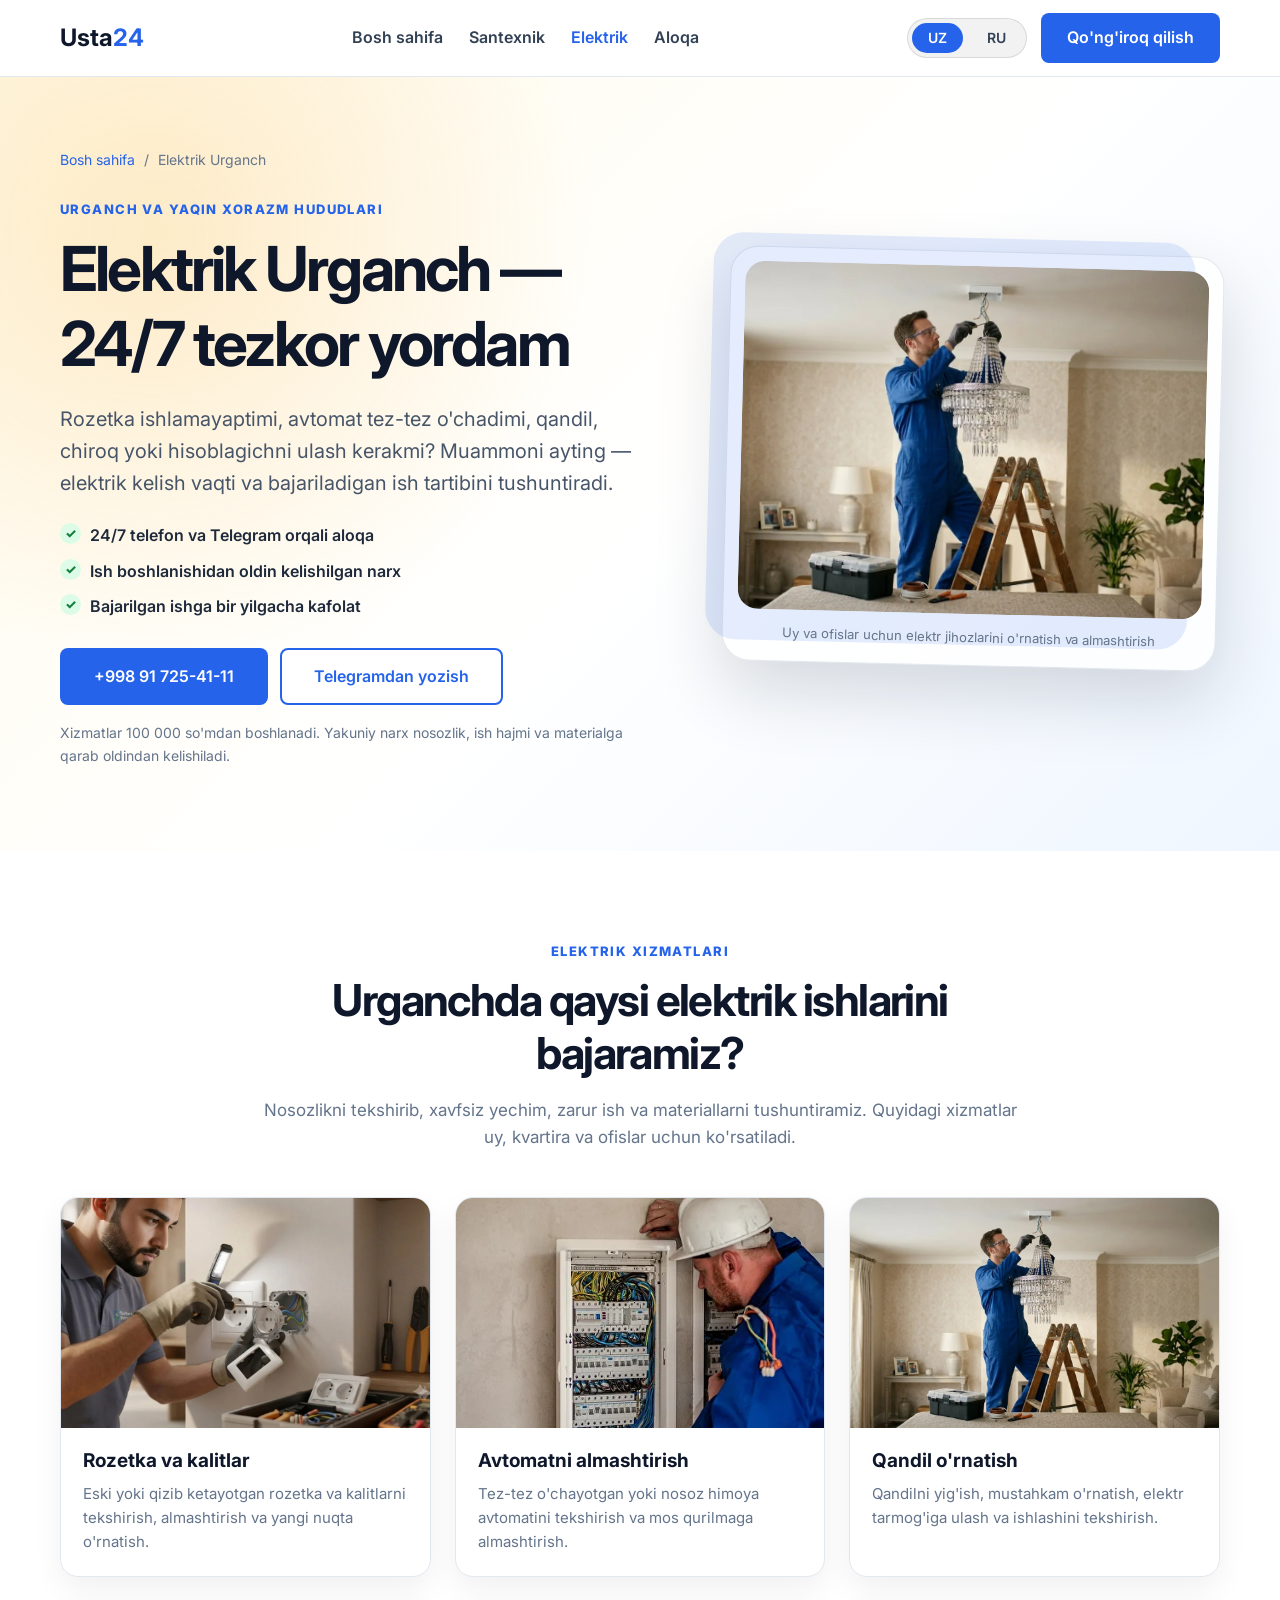
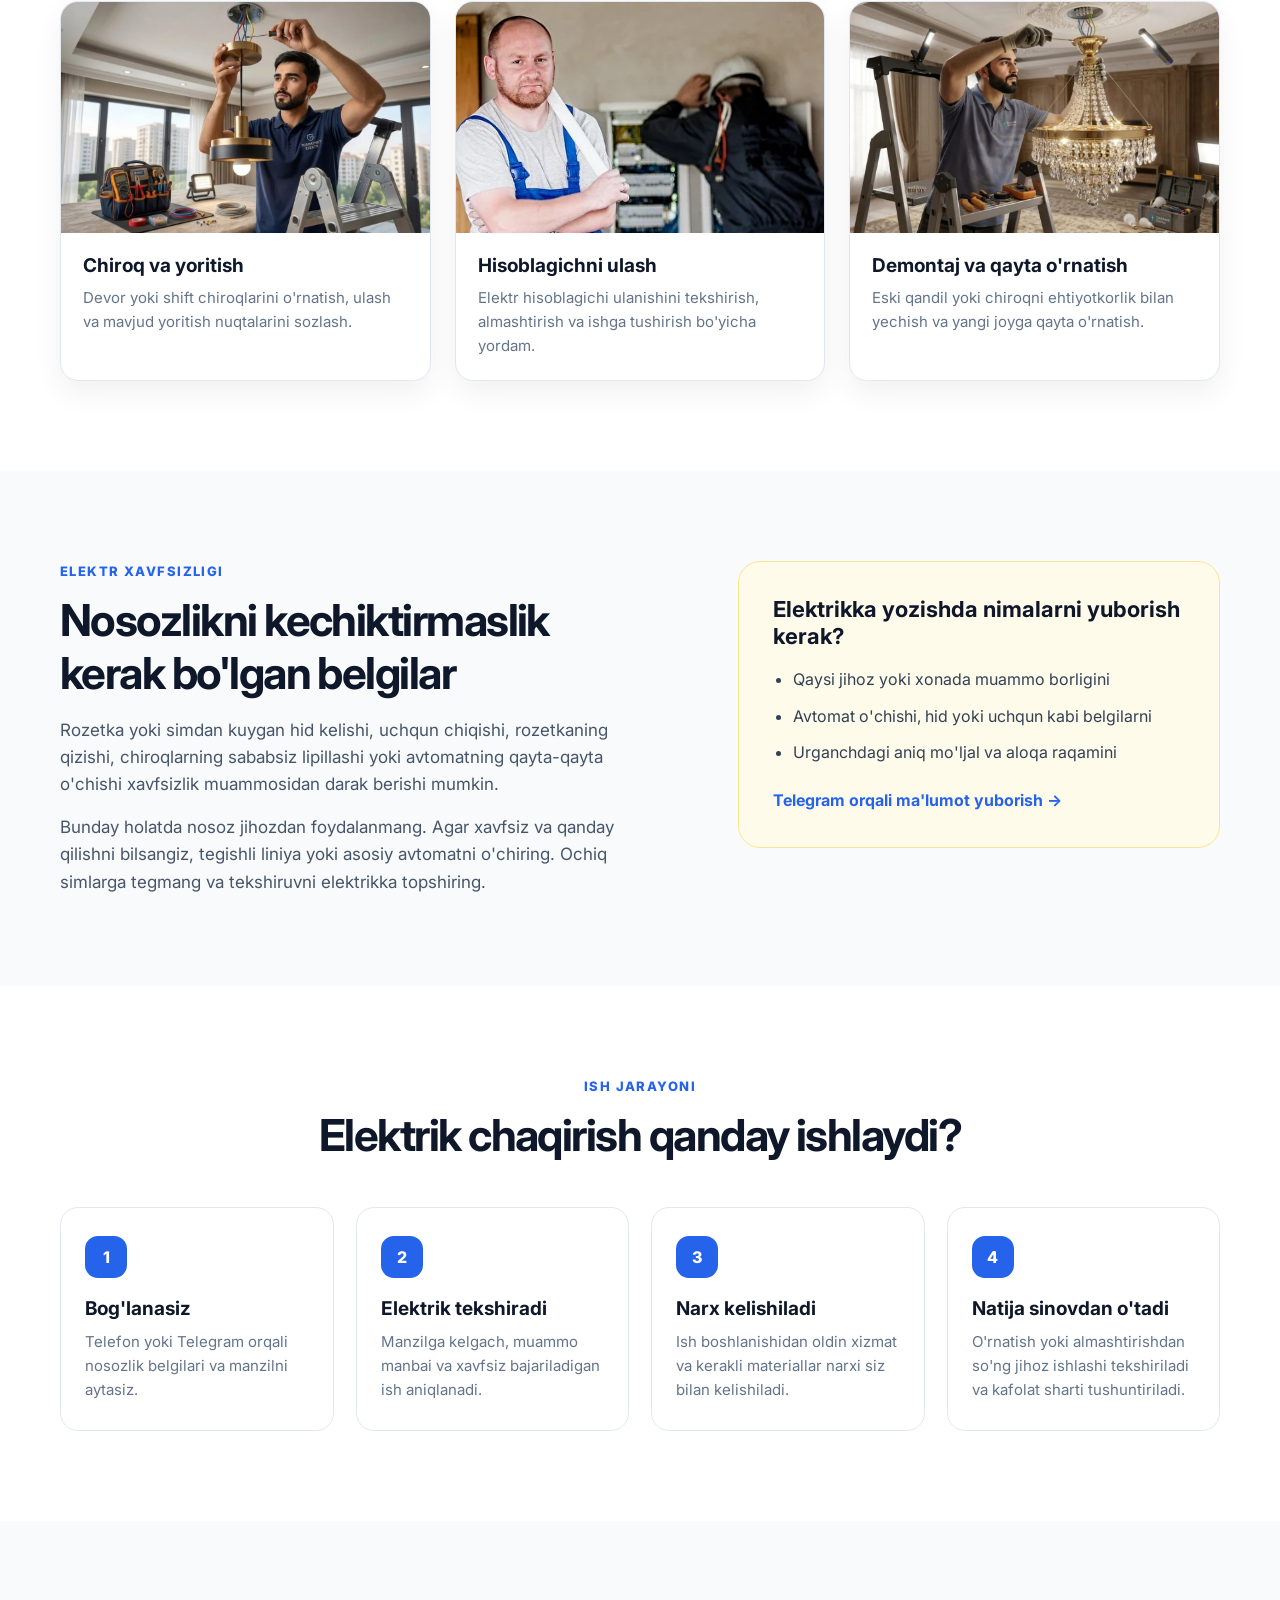
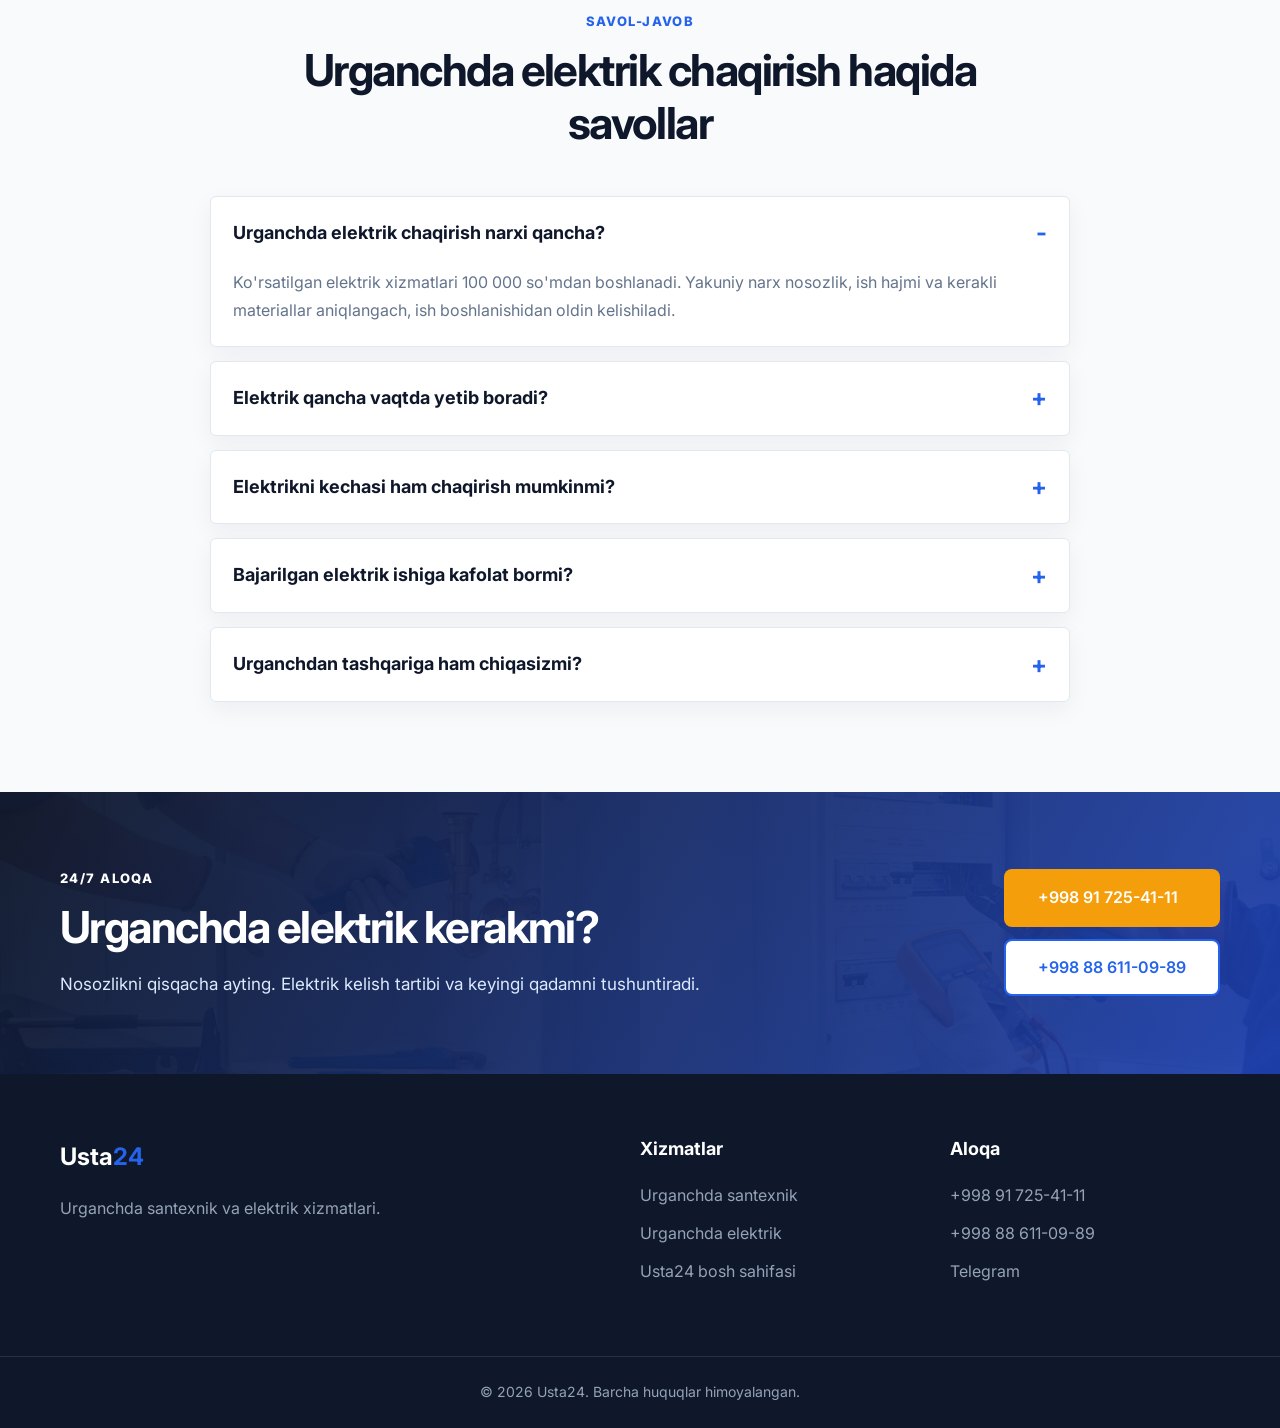
==== commit 69840e28: "Improve bilingual SEO and Russian pages" ====
--- a/elektrik-urganch/index.html
+++ b/elektrik-urganch/index.html
@@ -12,13 +12,14 @@
 
     <link rel="canonical" href="https://usta24uz.netlify.app/elektrik-urganch/">
     <link rel="alternate" hreflang="uz" href="https://usta24uz.netlify.app/elektrik-urganch/">
+    <link rel="alternate" hreflang="ru" href="https://usta24uz.netlify.app/ru/elektrik-urgench/">
     <link rel="alternate" hreflang="x-default" href="https://usta24uz.netlify.app/elektrik-urganch/">
     <link rel="icon" type="image/svg+xml" href="/images/favicon.svg">
     <link rel="preconnect" href="https://fonts.googleapis.com">
     <link rel="preconnect" href="https://fonts.gstatic.com" crossorigin>
     <link href="https://fonts.googleapis.com/css2?family=Inter:wght@400;500;600;700&display=swap" rel="stylesheet">
     <link rel="preload" as="image" href="/images/elector_2.webp" fetchpriority="high">
-    <link rel="stylesheet" href="/style.css">
+    <link rel="stylesheet" href="/style.css?v=20260720-2">
 
     <meta property="og:type" content="website">
     <meta property="og:locale" content="uz_UZ">
@@ -149,7 +150,13 @@
                 <a href="/elektrik-urganch/" aria-current="page">Elektrik</a>
                 <a href="#aloqa">Aloqa</a>
             </nav>
-            <a href="tel:+998917254111" class="btn btn-primary detail-header-cta">Qo'ng'iroq qilish</a>
+            <div class="detail-header-actions">
+                <div class="lang-switcher">
+                    <a class="lang-btn active" href="/elektrik-urganch/" lang="uz" hreflang="uz" aria-current="page">UZ</a>
+                    <a class="lang-btn" href="/ru/elektrik-urgench/" lang="ru" hreflang="ru">RU</a>
+                </div>
+                <a href="tel:+998917254111" class="btn btn-primary detail-header-cta">Qo'ng'iroq qilish</a>
+            </div>
         </div>
     </header>
 
--- a/style.css
+++ b/style.css
@@ -28,6 +28,8 @@
 
 html {
     scroll-behavior: smooth;
+    max-width: 100%;
+    overflow-x: hidden;
 }
 
 img {
@@ -1159,9 +1161,11 @@
     padding: 6px 16px;
     border-radius: 16px;
     font-size: 14px;
+    line-height: 1.35;
     font-weight: 600;
     cursor: pointer;
     color: var(--text-main);
+    text-decoration: none;
     transition: var(--transition);
 }
 
@@ -1174,6 +1178,7 @@
 .testimonials {
     padding: 100px 0;
     background: var(--bg-light);
+    overflow: hidden;
 }
 
 .testimonials-swiper {
@@ -1293,6 +1298,12 @@
 .detail-nav a:hover,
 .detail-nav a[aria-current="page"] {
     color: var(--primary);
+}
+
+.detail-header-actions {
+    display: flex;
+    align-items: center;
+    gap: 14px;
 }
 
 .service-landing-hero {
@@ -1681,8 +1692,15 @@
     }
 
     .detail-header-cta {
-        padding: 9px 14px;
-        font-size: 14px;
+        display: none;
+    }
+
+    .detail-header-actions {
+        gap: 8px;
+    }
+
+    .detail-header-actions .lang-btn {
+        padding: 6px 12px;
     }
 
     .service-landing-hero {
@@ -1850,6 +1868,7 @@
     display: flex;
     flex-direction: column;
     align-items: flex-start;
+    min-width: 0;
 }
 
 .testimonial-badge {
@@ -1862,6 +1881,8 @@
     border-radius: 4px;
     margin-bottom: 6px;
     text-transform: uppercase;
+    max-width: 100%;
+    overflow-wrap: anywhere;
 }
 
 .testimonial-name {
